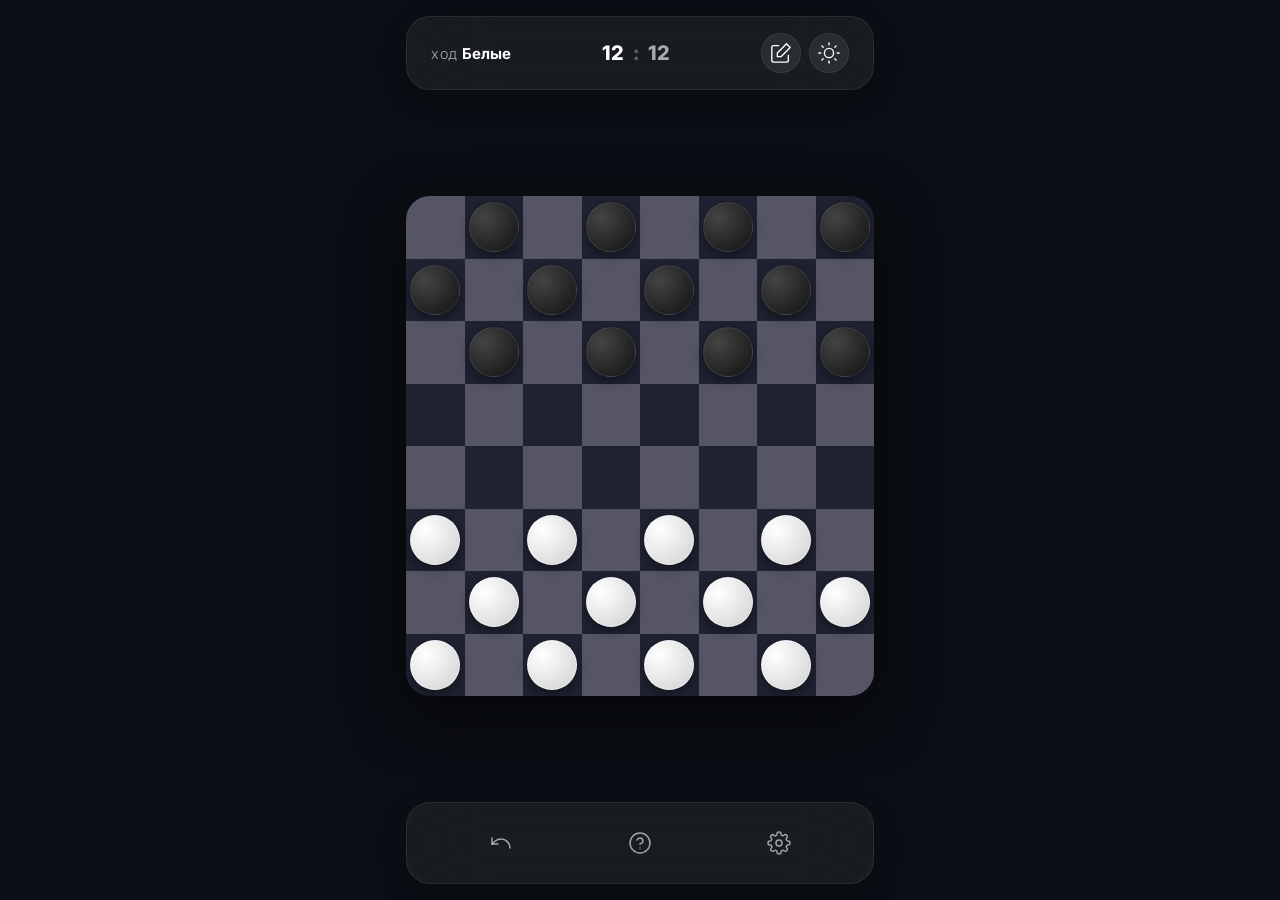
==== index.html @ aa547359 "Create index.html" ====
<!DOCTYPE html>
<html lang="ru" data-theme="dark">
<head>
    <meta charset="UTF-8">
    <meta name="viewport" content="width=device-width, initial-scale=1.0, maximum-scale=1.0, user-scalable=no, viewport-fit=cover">
    <title>Шашки Premium</title>
    <link rel="preconnect" href="https://fonts.googleapis.com">
    <link rel="preconnect" href="https://fonts.gstatic.com" crossorigin>
    <link href="https://fonts.googleapis.com/css2?family=Inter:opsz,wght@14..32,400;14..32,500;14..32,600;14..32,700;14..32,800&display=swap" rel="stylesheet">
    <style>
        /* ============================================
           CSS Variables (Design Tokens)
           ============================================ */
        :root {
            --color-bg-primary: #0B0E14;
            --color-bg-secondary: rgba(255,255,255,0.04);
            --color-bg-glass: rgba(255,255,255,0.06);
            --color-bg-glass-hover: rgba(255,255,255,0.10);
            --color-border-glass: rgba(255,255,255,0.08);
            --color-border-glass-hover: rgba(255,255,255,0.16);
            
            --gradient-gold: linear-gradient(135deg, #F6D365, #FDA085);
            --gradient-platinum: linear-gradient(135deg, #e0e0e0, #ffffff);
            --gradient-dark: linear-gradient(135deg, #1a1a2e, #16213e);
            
            --text-primary: #FFFFFF;
            --text-secondary: rgba(255,255,255,0.6);
            --text-tertiary: rgba(255,255,255,0.3);
            
            --radius-card: 24px;
            --radius-element: 16px;
            --radius-full: 50%;
            
            --spacing-xs: 4px;
            --spacing-sm: 8px;
            --spacing-md: 16px;
            --spacing-lg: 24px;
            --spacing-xl: 32px;
            
            --font-family: 'Inter', -apple-system, BlinkMacSystemFont, 'Segoe UI', Roboto, Helvetica, Arial, sans-serif;
            --font-size-xs: 11px;
            --font-size-sm: 13px;
            --font-size-md: 15px;
            --font-size-lg: 17px;
            --font-size-xl: 20px;
            --font-size-2xl: 24px;
            
            --transition-spring: cubic-bezier(0.34, 1.56, 0.64, 1);
            --transition-smooth: cubic-bezier(0.4, 0, 0.2, 1);
            --duration-fast: 150ms;
            --duration-normal: 300ms;
            --duration-slow: 500ms;
            
            --board-size: min(80vw, 80vh);
            --cell-size: calc(var(--board-size) / 8);
            --piece-size: calc(var(--cell-size) * 0.8);
        }

        /* Светлая тема */
        [data-theme="light"] {
            --color-bg-primary: #F0F2F5;
            --color-bg-glass: rgba(255,255,255,0.4);
            --color-border-glass: rgba(0,0,0,0.08);
            --text-primary: #1A1A2E;
            --text-secondary: rgba(0,0,0,0.6);
            --text-tertiary: rgba(0,0,0,0.3);
            --color-bg-secondary: rgba(0,0,0,0.04);
        }

        /* ============================================
           Reset & Global
           ============================================ */
        * {
            margin: 0;
            padding: 0;
            box-sizing: border-box;
            -webkit-tap-highlight-color: transparent;
        }

        html {
            font-family: var(--font-family);
            background: var(--color-bg-primary);
            color: var(--text-primary);
            -webkit-font-smoothing: antialiased;
            -moz-osx-font-smoothing: grayscale;
            height: 100%;
            overflow: hidden;
        }

        body {
            height: 100%;
            overflow: hidden;
        }

        #app {
            height: 100%;
            display: flex;
            flex-direction: column;
            max-width: 500px;
            margin: 0 auto;
            padding: var(--spacing-md);
            background: var(--color-bg-primary);
            transition: background var(--duration-normal) var(--transition-smooth);
        }

        /* ============================================
           Glass Card
           ============================================ */
        .glass-card {
            background: var(--color-bg-glass);
            backdrop-filter: blur(40px);
            -webkit-backdrop-filter: blur(40px);
            border: 1px solid var(--color-border-glass);
            border-radius: var(--radius-card);
            box-shadow: 0 8px 32px rgba(0,0,0,0.2);
        }

        /* ============================================
           Header
           ============================================ */
        .header {
            display: flex;
            justify-content: space-between;
            align-items: center;
            padding: var(--spacing-md) var(--spacing-lg);
            margin-bottom: var(--spacing-md);
            flex-shrink: 0;
        }

        .header__left {
            display: flex;
            align-items: center;
            gap: var(--spacing-sm);
        }

        .header__turn-label {
            font-size: var(--font-size-xs);
            color: var(--text-secondary);
            text-transform: uppercase;
            letter-spacing: 0.5px;
        }

        .header__turn-player {
            font-size: var(--font-size-md);
            font-weight: 700;
            color: var(--text-primary);
            transition: color var(--duration-normal) var(--transition-smooth);
        }

        .header__center {
            display: flex;
            align-items: center;
        }

        .header__score {
            display: flex;
            align-items: center;
            gap: var(--spacing-sm);
            font-size: var(--font-size-xl);
            font-weight: 800;
        }

        .header__score-item {
            min-width: 24px;
            text-align: center;
        }

        .header__score-item:first-child {
            color: #fff;
        }

        .header__score-item:last-child {
            color: #aaa;
        }

        [data-theme="light"] .header__score-item:first-child {
            color: #1A1A2E;
        }
        [data-theme="light"] .header__score-item:last-child {
            color: #555;
        }

        .header__score-divider {
            color: var(--text-tertiary);
        }

        .header__right {
            display: flex;
            gap: var(--spacing-sm);
        }

        .icon-btn {
            width: 40px;
            height: 40px;
            border: none;
            border-radius: var(--radius-full);
            background: var(--color-bg-glass);
            backdrop-filter: blur(20px);
            -webkit-backdrop-filter: blur(20px);
            color: var(--text-primary);
            cursor: pointer;
            display: flex;
            align-items: center;
            justify-content: center;
            transition: all var(--duration-fast) var(--transition-smooth);
            border: 1px solid var(--color-border-glass);
        }

        .icon-btn:hover {
            background: var(--color-bg-glass-hover);
            transform: scale(1.05);
        }
        .icon-btn:active {
            transform: scale(0.92);
        }

        .icon {
            width: 22px;
            height: 22px;
            stroke: currentColor;
            fill: none;
            flex-shrink: 0;
        }

        /* ============================================
           Game Board
           ============================================ */
        .game-container {
            flex: 1;
            display: flex;
            align-items: center;
            justify-content: center;
            padding: var(--spacing-sm) 0;
        }

        .board-wrapper {
            width: var(--board-size);
            height: var(--board-size);
            border-radius: var(--radius-card);
            overflow: hidden;
            box-shadow: 0 20px 60px rgba(0,0,0,0.6);
            background: #1a1a2e;
            position: relative;
        }

        .board {
            display: grid;
            grid-template-columns: repeat(8, 1fr);
            grid-template-rows: repeat(8, 1fr);
            width: 100%;
            height: 100%;
        }

        .cell {
            width: 100%;
            height: 100%;
            display: flex;
            align-items: center;
            justify-content: center;
            position: relative;
            cursor: pointer;
            transition: background var(--duration-fast) var(--transition-smooth);
        }

        .cell-dark {
            background: rgba(30, 35, 50, 0.9);
        }
        .cell-light {
            background: rgba(220, 220, 230, 0.3);
        }
        [data-theme="light"] .cell-dark {
            background: rgba(40, 45, 60, 0.8);
        }
        [data-theme="light"] .cell-light {
            background: rgba(240, 240, 245, 0.5);
        }

        /* Подсветка возможного хода */
        .cell.hint::after {
            content: '';
            position: absolute;
            width: 30%;
            height: 30%;
            background: var(--gradient-gold);
            border-radius: var(--radius-full);
            opacity: 0.6;
            animation: pulse-hint 1s ease-in-out infinite;
        }

        @keyframes pulse-hint {
            0%, 100% { transform: scale(1); opacity: 0.6; }
            50% { transform: scale(1.2); opacity: 0.9; }
        }

        .cell.last-move {
            background: rgba(253, 160, 133, 0.2);
        }

        /* ============================================
           Pieces
           ============================================ */
        .piece {
            width: var(--piece-size);
            height: var(--piece-size);
            border-radius: var(--radius-full);
            position: relative;
            cursor: pointer;
            transition: transform var(--duration-fast) var(--transition-spring), box-shadow var(--duration-fast) var(--transition-smooth);
            z-index: 2;
            box-shadow: 0 4px 12px rgba(0,0,0,0.4);
        }

        .piece-white {
            background: radial-gradient(circle at 30% 30%, #ffffff, #d0d0d0);
            border: 1px solid rgba(255,255,255,0.5);
        }
        .piece-black {
            background: radial-gradient(circle at 30% 30%, #444, #111);
            border: 1px solid rgba(255,255,255,0.1);
        }
        .piece-white.piece-king::after {
            content: '♛';
            color: #000;
            font-size: calc(var(--piece-size) * 0.5);
            position: absolute;
            top: 50%;
            left: 50%;
            transform: translate(-50%, -50%);
        }
        .piece-black.piece-king::after {
            content: '♛';
            color: #fff;
            font-size: calc(var(--piece-size) * 0.5);
            position: absolute;
            top: 50%;
            left: 50%;
            transform: translate(-50%, -50%);
        }

        .piece.selected {
            box-shadow: 0 0 0 4px #F6D365, 0 8px 24px rgba(253, 160, 133, 0.5);
            transform: scale(1.08);
            z-index: 3;
        }

        .piece.captured {
            animation: capture 0.3s var(--transition-smooth) forwards;
        }

        @keyframes capture {
            0% { transform: scale(1); opacity: 1; }
            100% { transform: scale(0); opacity: 0; }
        }

        /* ============================================
           Bottom Controls
           ============================================ */
        .bottom-controls {
            display: flex;
            justify-content: space-around;
            align-items: center;
            padding: var(--spacing-md) var(--spacing-lg);
            margin-top: var(--spacing-md);
            flex-shrink: 0;
        }

        .ctrl-btn {
            width: 48px;
            height: 48px;
            border: none;
            border-radius: var(--radius-full);
            background: transparent;
            color: var(--text-secondary);
            cursor: pointer;
            display: flex;
            align-items: center;
            justify-content: center;
            transition: all var(--duration-fast) var(--transition-spring);
        }

        .ctrl-btn:hover {
            color: var(--text-primary);
            background: var(--color-bg-glass);
        }
        .ctrl-btn:active {
            transform: scale(0.88);
        }

        .ctrl-btn .icon {
            width: 24px;
            height: 24px;
        }

        /* ============================================
           Responsive
           ============================================ */
        @media (max-width: 430px) {
            #app {
                padding: var(--spacing-sm);
            }
            .header {
                padding: var(--spacing-sm) var(--spacing-md);
            }
            .header__turn-player {
                font-size: var(--font-size-sm);
            }
            .header__score {
                font-size: var(--font-size-lg);
            }
            .bottom-controls {
                padding: var(--spacing-sm) var(--spacing-md);
            }
        }

        @media (max-height: 700px) {
            .header {
                margin-bottom: var(--spacing-sm);
            }
            .bottom-controls {
                margin-top: var(--spacing-sm);
                padding: var(--spacing-sm) var(--spacing-md);
            }
        }

        /* ============================================
           Accessibility
           ============================================ */
        @media (prefers-reduced-motion: reduce) {
            * {
                animation-duration: 0.01ms !important;
                transition-duration: 0.01ms !important;
            }
        }

        :focus-visible {
            outline: 2px solid #F6D365;
            outline-offset: 2px;
        }
    </style>
</head>
<body>
    <div id="app">
        <!-- Верхний хедер -->
        <header class="header glass-card">
            <div class="header__left">
                <div class="header__turn">
                    <span class="header__turn-label">Ход</span>
                    <span class="header__turn-player" id="turn-indicator">Белые</span>
                </div>
            </div>
            <div class="header__center">
                <div class="header__score">
                    <span class="header__score-item" id="white-score">12</span>
                    <span class="header__score-divider">:</span>
                    <span class="header__score-item" id="black-score">12</span>
                </div>
            </div>
            <div class="header__right">
                <button class="icon-btn" id="new-game-btn" aria-label="Новая игра">
                    <svg class="icon" viewBox="0 0 24 24" fill="none" stroke="currentColor" stroke-width="1.5">
                        <path d="M20 14.66V20a2 2 0 0 1-2 2H4a2 2 0 0 1-2-2V6a2 2 0 0 1 2-2h5.34" stroke-linecap="round" stroke-linejoin="round"/>
                        <polygon points="18 2 22 6 12 16 8 16 8 12 18 2" stroke-linecap="round" stroke-linejoin="round"/>
                    </svg>
                </button>
                <button class="icon-btn" id="theme-toggle" aria-label="Переключить тему">
                    <svg class="icon" viewBox="0 0 24 24" fill="none" stroke="currentColor" stroke-width="1.5">
                        <circle cx="12" cy="12" r="5" stroke-linecap="round" stroke-linejoin="round"/>
                        <line x1="12" y1="1" x2="12" y2="3" stroke-linecap="round" stroke-linejoin="round"/>
                        <line x1="12" y1="21" x2="12" y2="23" stroke-linecap="round" stroke-linejoin="round"/>
                        <line x1="4.22" y1="4.22" x2="5.64" y2="5.64" stroke-linecap="round" stroke-linejoin="round"/>
                        <line x1="18.36" y1="18.36" x2="19.78" y2="19.78" stroke-linecap="round" stroke-linejoin="round"/>
                        <line x1="1" y1="12" x2="3" y2="12" stroke-linecap="round" stroke-linejoin="round"/>
                        <line x1="21" y1="12" x2="23" y2="12" stroke-linecap="round" stroke-linejoin="round"/>
                        <line x1="4.22" y1="19.78" x2="5.64" y2="18.36" stroke-linecap="round" stroke-linejoin="round"/>
                        <line x1="18.36" y1="5.64" x2="19.78" y2="4.22" stroke-linecap="round" stroke-linejoin="round"/>
                    </svg>
                </button>
            </div>
        </header>

        <!-- Основное игровое поле -->
        <main class="game-container">
            <div class="board-wrapper">
                <div class="board" id="board"></div>
            </div>
        </main>

        <!-- Нижняя панель управления -->
        <footer class="bottom-controls glass-card">
            <button class="ctrl-btn" id="undo-btn" aria-label="Отменить ход">
                <svg class="icon" viewBox="0 0 24 24" fill="none" stroke="currentColor" stroke-width="1.5">
                    <path d="M3 7v6h6" stroke-linecap="round" stroke-linejoin="round"/>
                    <path d="M21 17a9 9 0 0 0-9-9 9 9 0 0 0-6 2.3L3 13" stroke-linecap="round" stroke-linejoin="round"/>
                </svg>
            </button>
            <button class="ctrl-btn" id="hint-btn" aria-label="Подсказка">
                <svg class="icon" viewBox="0 0 24 24" fill="none" stroke="currentColor" stroke-width="1.5">
                    <circle cx="12" cy="12" r="10" stroke-linecap="round" stroke-linejoin="round"/>
                    <path d="M9.09 9a3 3 0 0 1 5.83 1c0 2-3 3-3 3" stroke-linecap="round" stroke-linejoin="round"/>
                    <line x1="12" y1="17" x2="12.01" y2="17" stroke-linecap="round" stroke-linejoin="round"/>
                </svg>
            </button>
            <button class="ctrl-btn" id="settings-btn" aria-label="Настройки">
                <svg class="icon" viewBox="0 0 24 24" fill="none" stroke="currentColor" stroke-width="1.5">
                    <circle cx="12" cy="12" r="3" stroke-linecap="round" stroke-linejoin="round"/>
                    <path d="M19.4 15a1.65 1.65 0 0 0 .33 1.82l.06.06a2 2 0 1 1-2.83 2.83l-.06-.06a1.65 1.65 0 0 0-1.82-.33 1.65 1.65 0 0 0-1 1.51V21a2 2 0 0 1-4 0v-.09A1.65 1.65 0 0 0 9 19.4a1.65 1.65 0 0 0-1.82.33l-.06.06a2 2 0 1 1-2.83-2.83l.06-.06A1.65 1.65 0 0 0 4.68 15a1.65 1.65 0 0 0-1.51-1H3a2 2 0 0 1 0-4h.09A1.65 1.65 0 0 0 4.6 9a1.65 1.65 0 0 0-.33-1.82l-.06-.06a2 2 0 1 1 2.83-2.83l.06.06A1.65 1.65 0 0 0 9 4.68a1.65 1.65 0 0 0 1-1.51V3a2 2 0 0 1 4 0v.09a1.65 1.65 0 0 0 1 1.51 1.65 1.65 0 0 0 1.82-.33l.06-.06a2 2 0 1 1 2.83 2.83l-.06.06A1.65 1.65 0 0 0 19.4 9a1.65 1.65 0 0 0 1.51 1H21a2 2 0 0 1 0 4h-.09a1.65 1.65 0 0 0-1.51 1z" stroke-linecap="round" stroke-linejoin="round"/>
                </svg>
            </button>
        </footer>
    </div>
    <script>
        // ============================================
        // Шашки Premium - Полная игровая логика
        // ============================================

        (() => {
            'use strict';

            // --- Константы ---
            const BOARD_SIZE = 8;
            const EMPTY = 0;
            const WHITE = 1;
            const BLACK = 2;
            const KING = 4; // битовая маска

            // --- DOM ---
            const boardEl = document.getElementById('board');
            const turnIndicator = document.getElementById('turn-indicator');
            const whiteScoreEl = document.getElementById('white-score');
            const blackScoreEl = document.getElementById('black-score');
            const newGameBtn = document.getElementById('new-game-btn');
            const themeToggle = document.getElementById('theme-toggle');
            const undoBtn = document.getElementById('undo-btn');
            const hintBtn = document.getElementById('hint-btn');

            // --- Состояние ---
            let board = [];
            let currentPlayer = WHITE;
            let selectedCell = null; // { row, col }
            let validMoves = [];
            let moveHistory = [];
            let gameOver = false;

            // --- Инициализация ---
            function initBoard() {
                board = Array.from({ length: BOARD_SIZE }, () => Array(BOARD_SIZE).fill(EMPTY));
                for (let r = 0; r < BOARD_SIZE; r++) {
                    for (let c = 0; c < BOARD_SIZE; c++) {
                        if ((r + c) % 2 === 1) {
                            if (r < 3) board[r][c] = BLACK;
                            else if (r > 4) board[r][c] = WHITE;
                        }
                    }
                }
                currentPlayer = WHITE;
                selectedCell = null;
                validMoves = [];
                moveHistory = [];
                gameOver = false;
                updateUI();
            }

            // --- Проверка, является ли фигура дамкой ---
            function isKing(piece) {
                return (piece & KING) !== 0;
            }

            function getColor(piece) {
                return piece & 3;
            }

            function makeKing(piece) {
                return piece | KING;
            }

            // --- Получение всех фигур текущего игрока ---
            function getPlayerPieces(player) {
                const pieces = [];
                for (let r = 0; r < BOARD_SIZE; r++) {
                    for (let c = 0; c < BOARD_SIZE; c++) {
                        if (board[r][c] !== EMPTY && getColor(board[r][c]) === player) {
                            pieces.push({ row: r, col: c, piece: board[r][c] });
                        }
                    }
                }
                return pieces;
            }

            // --- Проверка, есть ли обязательные взятия для игрока ---
            function hasMandatoryCapture(player) {
                const pieces = getPlayerPieces(player);
                for (let p of pieces) {
                    const moves = getValidMovesForPiece(p.row, p.col, true);
                    if (moves.length > 0 && moves.some(m => m.captured !== null)) {
                        return true;
                    }
                }
                return false;
            }

            // --- Получение допустимых ходов для фигуры (опционально только взятия) ---
            function getValidMovesForPiece(row, col, onlyCapture = false) {
                const piece = board[row][col];
                if (piece === EMPTY) return [];
                const color = getColor(piece);
                const king = isKing(piece);
                const directions = [];
                if (color === WHITE || king) directions.push(-1);
                if (color === BLACK || king) directions.push(1);
                const moves = [];

                // Проверяем взятия (прыжки)
                for (let dRow of directions) {
                    for (let dCol of [-1, 1]) {
                        const newRow = row + dRow;
                        const newCol = col + dCol;
                        const jumpRow = row + 2 * dRow;
                        const jumpCol = col + 2 * dCol;
                        if (jumpRow < 0 || jumpRow >= BOARD_SIZE || jumpCol < 0 || jumpCol >= BOARD_SIZE) continue;
                        const target = board[newRow][newCol];
                        if (target !== EMPTY && getColor(target) !== color) {
                            if (board[jumpRow][jumpCol] === EMPTY) {
                                moves.push({ row: jumpRow, col: jumpCol, captured: { row: newRow, col: newCol } });
                            }
                        }
                    }
                }

                if (moves.length > 0) return moves;
                if (onlyCapture) return [];

                // Обычные ходы
                for (let dRow of directions) {
                    for (let dCol of [-1, 1]) {
                        const newRow = row + dRow;
                        const newCol = col + dCol;
                        if (newRow < 0 || newRow >= BOARD_SIZE || newCol < 0 || newCol >= BOARD_SIZE) continue;
                        if (board[newRow][newCol] === EMPTY) {
                            moves.push({ row: newRow, col: newCol, captured: null });
                        }
                    }
                }
                return moves;
            }

            // --- Получение всех допустимых ходов для игрока ---
            function getAllValidMoves(player) {
                const pieces = getPlayerPieces(player);
                let allMoves = [];
                let hasCapture = false;
                for (let p of pieces) {
                    const moves = getValidMovesForPiece(p.row, p.col, false);
                    for (let m of moves) {
                        if (m.captured !== null) hasCapture = true;
                        allMoves.push({ fromRow: p.row, fromCol: p.col, ...m });
                    }
                }
                if (hasCapture) {
                    allMoves = allMoves.filter(m => m.captured !== null);
                }
                return allMoves;
            }

            // --- Выполнение хода ---
            function makeMove(fromRow, fromCol, toRow, toCol, captured) {
                const piece = board[fromRow][fromCol];
                moveHistory.push({
                    fromRow, fromCol, toRow, toCol,
                    piece: piece,
                    captured: captured ? board[captured.row][captured.col] : null,
                    capturedPos: captured ? { row: captured.row, col: captured.col } : null,
                    wasKing: isKing(piece)
                });

                board[toRow][toCol] = piece;
                board[fromRow][fromCol] = EMPTY;

                if (captured) {
                    board[captured.row][captured.col] = EMPTY;
                    updateScore();
                }

                if (getColor(piece) === WHITE && toRow === 0) {
                    board[toRow][toCol] = makeKing(piece);
                } else if (getColor(piece) === BLACK && toRow === BOARD_SIZE - 1) {
                    board[toRow][toCol] = makeKing(piece);
                }

                const newPiece = board[toRow][toCol];
                const extraMoves = getValidMovesForPiece(toRow, toCol, true);
                if (extraMoves.length > 0) {
                    return { chain: true, row: toRow, col: toCol };
                }

                currentPlayer = (currentPlayer === WHITE) ? BLACK : WHITE;
                checkGameOver();
                return { chain: false };
            }

            // --- Проверка окончания игры ---
            function checkGameOver() {
                const moves = getAllValidMoves(currentPlayer);
                if (moves.length === 0) {
                    gameOver = true;
                    const winner = (currentPlayer === WHITE) ? 'Чёрные' : 'Белые';
                    setTimeout(() => {
                        alert(`🏆 Победили ${winner}!`);
                    }, 100);
                }
            }

            // --- Обновление счёта ---
            function updateScore() {
                let white = 0, black = 0;
                for (let r = 0; r < BOARD_SIZE; r++) {
                    for (let c = 0; c < BOARD_SIZE; c++) {
                        const p = board[r][c];
                        if (p !== EMPTY) {
                            if (getColor(p) === WHITE) white++;
                            else black++;
                        }
                    }
                }
                whiteScoreEl.textContent = white;
                blackScoreEl.textContent = black;
            }

            // --- Обновление UI ---
            function updateUI() {
                renderBoard();
                turnIndicator.textContent = currentPlayer === WHITE ? 'Белые' : 'Чёрные';
                turnIndicator.style.color = currentPlayer === WHITE ? '#fff' : '#aaa';
                updateScore();
                clearHighlights();
                if (selectedCell) {
                    const idx = selectedCell.row * BOARD_SIZE + selectedCell.col;
                    const cellEl = boardEl.children[idx];
                    if (cellEl) {
                        const pieceEl = cellEl.querySelector('.piece');
                        if (pieceEl) pieceEl.classList.add('selected');
                    }
                    for (let m of validMoves) {
                        const idx2 = m.row * BOARD_SIZE + m.col;
                        const cellEl2 = boardEl.children[idx2];
                        if (cellEl2) cellEl2.classList.add('hint');
                    }
                }
            }

            function clearHighlights() {
                document.querySelectorAll('.cell.hint').forEach(el => el.classList.remove('hint'));
                document.querySelectorAll('.piece.selected').forEach(el => el.classList.remove('selected'));
                document.querySelectorAll('.cell.last-move').forEach(el => el.classList.remove('last-move'));
            }

            // --- Отрисовка доски ---
            function renderBoard() {
                boardEl.innerHTML = '';
                for (let r = 0; r < BOARD_SIZE; r++) {
                    for (let c = 0; c < BOARD_SIZE; c++) {
                        const cell = document.createElement('div');
                        cell.className = `cell ${(r + c) % 2 === 0 ? 'cell-light' : 'cell-dark'}`;
                        cell.dataset.row = r;
                        cell.dataset.col = c;
                        const piece = board[r][c];
                        if (piece !== EMPTY) {
                            const pieceEl = document.createElement('div');
                            const color = getColor(piece);
                            pieceEl.className = `piece ${color === WHITE ? 'piece-white' : 'piece-black'}`;
                            if (isKing(piece)) pieceEl.classList.add('piece-king');
                            cell.appendChild(pieceEl);
                        }
                        boardEl.appendChild(cell);
                    }
                }
                if (selectedCell) {
                    const idx = selectedCell.row * BOARD_SIZE + selectedCell.col;
                    const cellEl = boardEl.children[idx];
                    if (cellEl) {
                        const pieceEl = cellEl.querySelector('.piece');
                        if (pieceEl) pieceEl.classList.add('selected');
                    }
                    for (let m of validMoves) {
                        const idx2 = m.row * BOARD_SIZE + m.col;
                        const cellEl2 = boardEl.children[idx2];
                        if (cellEl2) cellEl2.classList.add('hint');
                    }
                }
            }

            // --- Обработка клика по клетке ---
            function handleCellClick(e) {
                const cell = e.currentTarget;
                const row = parseInt(cell.dataset.row);
                const col = parseInt(cell.dataset.col);
                if (gameOver) return;

                const piece = board[row][col];

                if (piece === EMPTY) {
                    if (selectedCell) {
                        const move = validMoves.find(m => m.row === row && m.col === col);
                        if (move) {
                            const result = makeMove(selectedCell.row, selectedCell.col, row, col, move.captured);
                            selectedCell = null;
                            validMoves = [];
                            updateUI();
                            if (result.chain) {
                                selectedCell = { row: result.row, col: result.col };
                                validMoves = getValidMovesForPiece(result.row, result.col, true);
                                updateUI();
                            }
                            return;
                        }
                    }
                    selectedCell = null;
                    validMoves = [];
                    updateUI();
                    return;
                }

                const color = getColor(piece);
                if (color === currentPlayer) {
                    const mandatory = hasMandatoryCapture(currentPlayer);
                    const moves = getValidMovesForPiece(row, col, mandatory);
                    if (mandatory && moves.length === 0) {
                        selectedCell = null;
                        validMoves = [];
                        updateUI();
                        return;
                    }
                    selectedCell = { row, col };
                    validMoves = moves;
                    updateUI();
                } else {
                    selectedCell = null;
                    validMoves = [];
                    updateUI();
                }
            }

            // --- Новая игра ---
            function newGame() {
                initBoard();
                selectedCell = null;
                validMoves = [];
                gameOver = false;
                updateUI();
                clearHighlights();
            }

            // --- Отмена хода ---
            function undoMove() {
                if (moveHistory.length === 0) return;
                const last = moveHistory.pop();
                board[last.fromRow][last.fromCol] = last.piece;
                board[last.toRow][last.toCol] = EMPTY;
                if (last.capturedPos) {
                    board[last.capturedPos.row][last.capturedPos.col] = last.captured;
                }
                if (last.wasKing) {
                    board[last.fromRow][last.fromCol] = makeKing(last.piece);
                }
                currentPlayer = (currentPlayer === WHITE) ? BLACK : WHITE;
                selectedCell = null;
                validMoves = [];
                gameOver = false;
                updateUI();
            }

            // --- Подсказка ---
            function showHint() {
                const moves = getAllValidMoves(currentPlayer);
                if (moves.length === 0) return;
                const first = moves[0];
                selectedCell = { row: first.fromRow, col: first.fromCol };
                validMoves = getValidMovesForPiece(first.fromRow, first.fromCol, false);
                validMoves = validMoves.filter(m => 
                    moves.some(mm => mm.fromRow === first.fromRow && mm.fromCol === first.fromCol && mm.row === m.row && mm.col === m.col)
                );
                updateUI();
            }

            // --- Переключение темы ---
            function toggleTheme() {
                const html = document.documentElement;
                const current = html.getAttribute('data-theme');
                html.setAttribute('data-theme', current === 'dark' ? 'light' : 'dark');
            }

            // --- Инициализация событий ---
            function init() {
                initBoard();
                boardEl.addEventListener('click', (e) => {
                    const cell = e.target.closest('.cell');
                    if (cell) handleCellClick({ currentTarget: cell });
                });

                newGameBtn.addEventListener('click', newGame);
                themeToggle.addEventListener('click', toggleTheme);
                undoBtn.addEventListener('click', undoMove);
                hintBtn.addEventListener('click', showHint);

                window.addEventListener('resize', () => {
                    const root = document.documentElement;
                    const size = Math.min(window.innerWidth * 0.85, window.innerHeight * 0.65, 500);
                    root.style.setProperty('--board-size', size + 'px');
                });
                setTimeout(() => {
                    const size = Math.min(window.innerWidth * 0.85, window.innerHeight * 0.65, 500);
                    document.documentElement.style.setProperty('--board-size', size + 'px');
                }, 50);
            }

            if (document.readyState === 'loading') {
                document.addEventListener('DOMContentLoaded', init);
            } else {
                init();
            }
        })();
    </script>
</body>
</html>
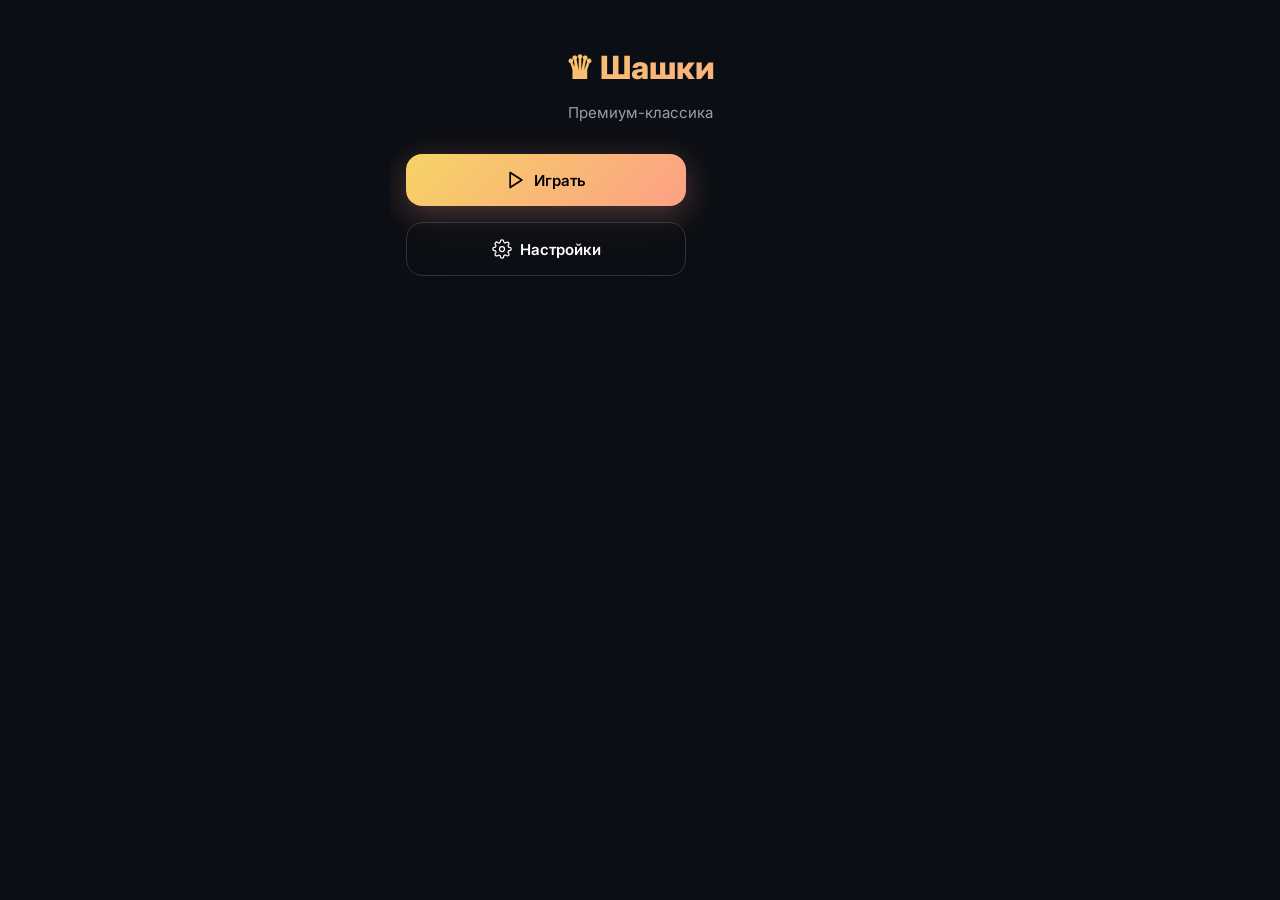
==== commit d16ac295: "Update index.html" ====
--- a/index.html
+++ b/index.html
@@ -44,6 +44,7 @@
             --font-size-lg: 17px;
             --font-size-xl: 20px;
             --font-size-2xl: 24px;
+            --font-size-3xl: 32px;
             
             --transition-spring: cubic-bezier(0.34, 1.56, 0.64, 1);
             --transition-smooth: cubic-bezier(0.4, 0, 0.2, 1);
@@ -51,7 +52,7 @@
             --duration-normal: 300ms;
             --duration-slow: 500ms;
             
-            --board-size: min(80vw, 80vh);
+            --board-size: min(70vw, 70vh);
             --cell-size: calc(var(--board-size) / 8);
             --piece-size: calc(var(--cell-size) * 0.8);
         }
@@ -101,6 +102,8 @@
             padding: var(--spacing-md);
             background: var(--color-bg-primary);
             transition: background var(--duration-normal) var(--transition-smooth);
+            position: relative;
+            overflow: hidden;
         }
 
         /* ============================================
@@ -116,9 +119,120 @@
         }
 
         /* ============================================
-           Header
+           Screens (Menu / Game)
            ============================================ */
-        .header {
+        .screen {
+            display: none;
+            flex-direction: column;
+            height: 100%;
+            animation: fadeSlideIn 0.4s var(--transition-spring);
+        }
+        .screen.active {
+            display: flex;
+        }
+
+        @keyframes fadeSlideIn {
+            from { opacity: 0; transform: translateY(20px); }
+            to { opacity: 1; transform: translateY(0); }
+        }
+
+        /* ============================================
+           Main Menu
+           ============================================ */
+        .menu-screen {
+            justify-content: center;
+            align-items: center;
+            gap: var(--spacing-xl);
+            padding: var(--spacing-xl) 0;
+        }
+
+        .menu__title {
+            font-size: var(--font-size-3xl);
+            font-weight: 800;
+            background: var(--gradient-gold);
+            -webkit-background-clip: text;
+            -webkit-text-fill-color: transparent;
+            background-clip: text;
+            text-align: center;
+            margin-bottom: var(--spacing-md);
+        }
+
+        .menu__subtitle {
+            color: var(--text-secondary);
+            font-size: var(--font-size-md);
+            text-align: center;
+            margin-bottom: var(--spacing-xl);
+        }
+
+        .menu__buttons {
+            display: flex;
+            flex-direction: column;
+            gap: var(--spacing-md);
+            width: 100%;
+            max-width: 280px;
+        }
+
+        .btn {
+            display: inline-flex;
+            align-items: center;
+            justify-content: center;
+            gap: var(--spacing-sm);
+            padding: 16px 32px;
+            border: none;
+            border-radius: var(--radius-element);
+            font-family: var(--font-family);
+            font-size: var(--font-size-md);
+            font-weight: 600;
+            cursor: pointer;
+            transition: all var(--duration-normal) var(--transition-spring);
+            position: relative;
+            overflow: hidden;
+            background: var(--color-bg-glass);
+            color: var(--text-primary);
+            border: 1px solid var(--color-border-glass);
+            backdrop-filter: blur(20px);
+            -webkit-backdrop-filter: blur(20px);
+            width: 100%;
+        }
+
+        .btn:hover {
+            background: var(--color-bg-glass-hover);
+            transform: translateY(-2px);
+        }
+        .btn:active {
+            transform: scale(0.96);
+        }
+
+        .btn--primary {
+            background: var(--gradient-gold);
+            color: #000;
+            border: none;
+            box-shadow: 0 8px 32px rgba(253, 160, 133, 0.3);
+        }
+        .btn--primary:hover {
+            box-shadow: 0 12px 48px rgba(253, 160, 133, 0.4);
+        }
+
+        .btn--secondary {
+            background: transparent;
+            border-color: var(--color-border-glass-hover);
+        }
+
+        .btn__icon {
+            width: 20px;
+            height: 20px;
+            stroke: currentColor;
+            fill: none;
+        }
+
+        /* ============================================
+           Game Screen
+           ============================================ */
+        .game-screen {
+            padding: 0;
+        }
+
+        .game-header {
             display: flex;
             justify-content: space-between;
             align-items: center;
@@ -127,32 +241,27 @@
             flex-shrink: 0;
         }
 
-        .header__left {
+        .game-header__left {
             display: flex;
             align-items: center;
             gap: var(--spacing-sm);
         }
 
-        .header__turn-label {
+        .game-header__turn-label {
             font-size: var(--font-size-xs);
             color: var(--text-secondary);
             text-transform: uppercase;
             letter-spacing: 0.5px;
         }
 
-        .header__turn-player {
+        .game-header__turn-player {
             font-size: var(--font-size-md);
             font-weight: 700;
             color: var(--text-primary);
             transition: color var(--duration-normal) var(--transition-smooth);
         }
 
-        .header__center {
-            display: flex;
-            align-items: center;
-        }
-
-        .header__score {
+        .game-header__score {
             display: flex;
             align-items: center;
             gap: var(--spacing-sm);
@@ -160,31 +269,17 @@
             font-weight: 800;
         }
 
-        .header__score-item {
+        .game-header__score-item {
             min-width: 24px;
             text-align: center;
         }
-
-        .header__score-item:first-child {
-            color: #fff;
-        }
-
-        .header__score-item:last-child {
-            color: #aaa;
-        }
-
-        [data-theme="light"] .header__score-item:first-child {
-            color: #1A1A2E;
-        }
-        [data-theme="light"] .header__score-item:last-child {
-            color: #555;
-        }
-
-        .header__score-divider {
-            color: var(--text-tertiary);
-        }
-
-        .header__right {
+        .game-header__score-item:first-child { color: #fff; }
+        .game-header__score-item:last-child { color: #aaa; }
+        [data-theme="light"] .game-header__score-item:first-child { color: #1A1A2E; }
+        [data-theme="light"] .game-header__score-item:last-child { color: #555; }
+        .game-header__score-divider { color: var(--text-tertiary); }
+
+        .game-header__right {
             display: flex;
             gap: var(--spacing-sm);
         }
@@ -205,7 +300,6 @@
             transition: all var(--duration-fast) var(--transition-smooth);
             border: 1px solid var(--color-border-glass);
         }
-
         .icon-btn:hover {
             background: var(--color-bg-glass-hover);
             transform: scale(1.05);
@@ -222,9 +316,7 @@
             flex-shrink: 0;
         }
 
-        /* ============================================
-           Game Board
-           ============================================ */
+        /* Game Board */
         .game-container {
             flex: 1;
             display: flex;
@@ -262,20 +354,11 @@
             transition: background var(--duration-fast) var(--transition-smooth);
         }
 
-        .cell-dark {
-            background: rgba(30, 35, 50, 0.9);
-        }
-        .cell-light {
-            background: rgba(220, 220, 230, 0.3);
-        }
-        [data-theme="light"] .cell-dark {
-            background: rgba(40, 45, 60, 0.8);
-        }
-        [data-theme="light"] .cell-light {
-            background: rgba(240, 240, 245, 0.5);
-        }
-
-        /* Подсветка возможного хода */
+        .cell-dark { background: rgba(30, 35, 50, 0.9); }
+        .cell-light { background: rgba(220, 220, 230, 0.3); }
+        [data-theme="light"] .cell-dark { background: rgba(40, 45, 60, 0.8); }
+        [data-theme="light"] .cell-light { background: rgba(240, 240, 245, 0.5); }
+
         .cell.hint::after {
             content: '';
             position: absolute;
@@ -292,13 +375,9 @@
             50% { transform: scale(1.2); opacity: 0.9; }
         }
 
-        .cell.last-move {
-            background: rgba(253, 160, 133, 0.2);
-        }
-
-        /* ============================================
-           Pieces
-           ============================================ */
+        .cell.last-move { background: rgba(253, 160, 133, 0.2); }
+
+        /* Pieces */
         .piece {
             width: var(--piece-size);
             height: var(--piece-size);
@@ -318,24 +397,17 @@
             background: radial-gradient(circle at 30% 30%, #444, #111);
             border: 1px solid rgba(255,255,255,0.1);
         }
-        .piece-white.piece-king::after {
+        .piece-white.piece-king::after,
+        .piece-black.piece-king::after {
             content: '♛';
-            color: #000;
             font-size: calc(var(--piece-size) * 0.5);
             position: absolute;
             top: 50%;
             left: 50%;
             transform: translate(-50%, -50%);
         }
-        .piece-black.piece-king::after {
-            content: '♛';
-            color: #fff;
-            font-size: calc(var(--piece-size) * 0.5);
-            position: absolute;
-            top: 50%;
-            left: 50%;
-            transform: translate(-50%, -50%);
-        }
+        .piece-white.piece-king::after { color: #000; }
+        .piece-black.piece-king::after { color: #fff; }
 
         .piece.selected {
             box-shadow: 0 0 0 4px #F6D365, 0 8px 24px rgba(253, 160, 133, 0.5);
@@ -346,15 +418,12 @@
         .piece.captured {
             animation: capture 0.3s var(--transition-smooth) forwards;
         }
-
         @keyframes capture {
             0% { transform: scale(1); opacity: 1; }
             100% { transform: scale(0); opacity: 0; }
         }
 
-        /* ============================================
-           Bottom Controls
-           ============================================ */
+        /* Bottom Controls */
         .bottom-controls {
             display: flex;
             justify-content: space-around;
@@ -377,59 +446,55 @@
             justify-content: center;
             transition: all var(--duration-fast) var(--transition-spring);
         }
-
         .ctrl-btn:hover {
             color: var(--text-primary);
             background: var(--color-bg-glass);
         }
-        .ctrl-btn:active {
-            transform: scale(0.88);
-        }
-
-        .ctrl-btn .icon {
-            width: 24px;
-            height: 24px;
+        .ctrl-btn:active { transform: scale(0.88); }
+        .ctrl-btn .icon { width: 24px; height: 24px; }
+
+        /* ============================================
+           Mode Selection (sub-menu)
+           ============================================ */
+        .mode-selection {
+            display: none;
+            flex-direction: column;
+            align-items: center;
+            gap: var(--spacing-md);
+            width: 100%;
+            max-width: 280px;
+            margin: 0 auto;
+        }
+        .mode-selection.active {
+            display: flex;
+        }
+
+        .mode-selection__title {
+            font-size: var(--font-size-lg);
+            font-weight: 700;
+            color: var(--text-primary);
+            margin-bottom: var(--spacing-sm);
         }
 
         /* ============================================
            Responsive
            ============================================ */
         @media (max-width: 430px) {
-            #app {
-                padding: var(--spacing-sm);
-            }
-            .header {
-                padding: var(--spacing-sm) var(--spacing-md);
-            }
-            .header__turn-player {
-                font-size: var(--font-size-sm);
-            }
-            .header__score {
-                font-size: var(--font-size-lg);
-            }
-            .bottom-controls {
-                padding: var(--spacing-sm) var(--spacing-md);
-            }
+            #app { padding: var(--spacing-sm); }
+            .game-header { padding: var(--spacing-sm) var(--spacing-md); }
+            .game-header__turn-player { font-size: var(--font-size-sm); }
+            .game-header__score { font-size: var(--font-size-lg); }
+            .bottom-controls { padding: var(--spacing-sm) var(--spacing-md); }
+            .menu__title { font-size: 28px; }
         }
 
         @media (max-height: 700px) {
-            .header {
-                margin-bottom: var(--spacing-sm);
-            }
-            .bottom-controls {
-                margin-top: var(--spacing-sm);
-                padding: var(--spacing-sm) var(--spacing-md);
-            }
-        }
-
-        /* ============================================
-           Accessibility
-           ============================================ */
+            .game-header { margin-bottom: var(--spacing-sm); }
+            .bottom-controls { margin-top: var(--spacing-sm); }
+        }
+
         @media (prefers-reduced-motion: reduce) {
-            * {
-                animation-duration: 0.01ms !important;
-                transition-duration: 0.01ms !important;
-            }
+            * { animation-duration: 0.01ms !important; transition-duration: 0.01ms !important; }
         }
 
         :focus-visible {
@@ -440,77 +505,116 @@
 </head>
 <body>
     <div id="app">
-        <!-- Верхний хедер -->
-        <header class="header glass-card">
-            <div class="header__left">
-                <div class="header__turn">
-                    <span class="header__turn-label">Ход</span>
-                    <span class="header__turn-player" id="turn-indicator">Белые</span>
+        <!-- ========== ЭКРАН МЕНЮ ========== -->
+        <div class="screen active" id="menu-screen">
+            <div class="menu-screen">
+                <div>
+                    <div class="menu__title">♛ Шашки</div>
+                    <div class="menu__subtitle">Премиум-классика</div>
+                </div>
+                <div class="menu__buttons" id="menu-buttons">
+                    <button class="btn btn--primary" id="play-btn">
+                        <svg class="btn__icon" viewBox="0 0 24 24" fill="none" stroke="currentColor" stroke-width="2">
+                            <polygon points="5 3 19 12 5 21 5 3" stroke-linecap="round" stroke-linejoin="round"/>
+                        </svg>
+                        Играть
+                    </button>
+                    <button class="btn btn--secondary" id="settings-btn">
+                        <svg class="btn__icon" viewBox="0 0 24 24" fill="none" stroke="currentColor" stroke-width="1.5">
+                            <circle cx="12" cy="12" r="3"/>
+                            <path d="M19.4 15a1.65 1.65 0 0 0 .33 1.82l.06.06a2 2 0 1 1-2.83 2.83l-.06-.06a1.65 1.65 0 0 0-1.82-.33 1.65 1.65 0 0 0-1 1.51V21a2 2 0 0 1-4 0v-.09A1.65 1.65 0 0 0 9 19.4a1.65 1.65 0 0 0-1.82.33l-.06.06a2 2 0 1 1-2.83-2.83l.06-.06A1.65 1.65 0 0 0 4.68 15a1.65 1.65 0 0 0-1.51-1H3a2 2 0 0 1 0-4h.09A1.65 1.65 0 0 0 4.6 9a1.65 1.65 0 0 0-.33-1.82l-.06-.06a2 2 0 1 1 2.83-2.83l.06.06A1.65 1.65 0 0 0 9 4.68a1.65 1.65 0 0 0 1-1.51V3a2 2 0 0 1 4 0v.09a1.65 1.65 0 0 0 1 1.51 1.65 1.65 0 0 0 1.82-.33l.06-.06a2 2 0 1 1 2.83 2.83l-.06.06A1.65 1.65 0 0 0 19.4 9a1.65 1.65 0 0 0 1.51 1H21a2 2 0 0 1 0 4h-.09a1.65 1.65 0 0 0-1.51 1z"/>
+                        </svg>
+                        Настройки
+                    </button>
+                </div>
+                <!-- Подменю выбора режима -->
+                <div class="mode-selection" id="mode-selection">
+                    <div class="mode-selection__title">Выберите режим</div>
+                    <button class="btn btn--primary" id="vs-bot-btn">🤖 Против компьютера</button>
+                    <button class="btn btn--secondary" id="vs-friend-btn">👥 Против друга</button>
+                    <button class="btn" id="back-to-menu-btn" style="margin-top: var(--spacing-sm);">← Назад</button>
                 </div>
             </div>
-            <div class="header__center">
-                <div class="header__score">
-                    <span class="header__score-item" id="white-score">12</span>
-                    <span class="header__score-divider">:</span>
-                    <span class="header__score-item" id="black-score">12</span>
+        </div>
+
+        <!-- ========== ЭКРАН ИГРЫ ========== -->
+        <div class="screen game-screen" id="game-screen">
+            <!-- Верхний хедер -->
+            <header class="game-header glass-card">
+                <div class="game-header__left">
+                    <button class="icon-btn" id="back-to-menu-from-game" aria-label="Назад в меню">
+                        <svg class="icon" viewBox="0 0 24 24" fill="none" stroke="currentColor" stroke-width="2">
+                            <polyline points="15 18 9 12 15 6" stroke-linecap="round" stroke-linejoin="round"/>
+                        </svg>
+                    </button>
+                    <div class="game-header__turn">
+                        <span class="game-header__turn-label">Ход</span>
+                        <span class="game-header__turn-player" id="turn-indicator">Белые</span>
+                    </div>
                 </div>
-            </div>
-            <div class="header__right">
-                <button class="icon-btn" id="new-game-btn" aria-label="Новая игра">
+                <div class="game-header__score">
+                    <span class="game-header__score-item" id="white-score">12</span>
+                    <span class="game-header__score-divider">:</span>
+                    <span class="game-header__score-item" id="black-score">12</span>
+                </div>
+                <div class="game-header__right">
+                    <button class="icon-btn" id="new-game-btn" aria-label="Новая игра">
+                        <svg class="icon" viewBox="0 0 24 24" fill="none" stroke="currentColor" stroke-width="1.5">
+                            <path d="M20 14.66V20a2 2 0 0 1-2 2H4a2 2 0 0 1-2-2V6a2 2 0 0 1 2-2h5.34" stroke-linecap="round" stroke-linejoin="round"/>
+                            <polygon points="18 2 22 6 12 16 8 16 8 12 18 2" stroke-linecap="round" stroke-linejoin="round"/>
+                        </svg>
+                    </button>
+                    <button class="icon-btn" id="theme-toggle" aria-label="Переключить тему">
+                        <svg class="icon" viewBox="0 0 24 24" fill="none" stroke="currentColor" stroke-width="1.5">
+                            <circle cx="12" cy="12" r="5"/>
+                            <line x1="12" y1="1" x2="12" y2="3"/>
+                            <line x1="12" y1="21" x2="12" y2="23"/>
+                            <line x1="4.22" y1="4.22" x2="5.64" y2="5.64"/>
+                            <line x1="18.36" y1="18.36" x2="19.78" y2="19.78"/>
+                            <line x1="1" y1="12" x2="3" y2="12"/>
+                            <line x1="21" y1="12" x2="23" y2="12"/>
+                            <line x1="4.22" y1="19.78" x2="5.64" y2="18.36"/>
+                            <line x1="18.36" y1="5.64" x2="19.78" y2="4.22"/>
+                        </svg>
+                    </button>
+                </div>
+            </header>
+
+            <!-- Игровое поле -->
+            <main class="game-container">
+                <div class="board-wrapper">
+                    <div class="board" id="board"></div>
+                </div>
+            </main>
+
+            <!-- Нижняя панель -->
+            <footer class="bottom-controls glass-card">
+                <button class="ctrl-btn" id="undo-btn" aria-label="Отменить ход">
                     <svg class="icon" viewBox="0 0 24 24" fill="none" stroke="currentColor" stroke-width="1.5">
-                        <path d="M20 14.66V20a2 2 0 0 1-2 2H4a2 2 0 0 1-2-2V6a2 2 0 0 1 2-2h5.34" stroke-linecap="round" stroke-linejoin="round"/>
-                        <polygon points="18 2 22 6 12 16 8 16 8 12 18 2" stroke-linecap="round" stroke-linejoin="round"/>
+                        <path d="M3 7v6h6" stroke-linecap="round" stroke-linejoin="round"/>
+                        <path d="M21 17a9 9 0 0 0-9-9 9 9 0 0 0-6 2.3L3 13" stroke-linecap="round" stroke-linejoin="round"/>
                     </svg>
                 </button>
-                <button class="icon-btn" id="theme-toggle" aria-label="Переключить тему">
+                <button class="ctrl-btn" id="hint-btn" aria-label="Подсказка">
                     <svg class="icon" viewBox="0 0 24 24" fill="none" stroke="currentColor" stroke-width="1.5">
-                        <circle cx="12" cy="12" r="5" stroke-linecap="round" stroke-linejoin="round"/>
-                        <line x1="12" y1="1" x2="12" y2="3" stroke-linecap="round" stroke-linejoin="round"/>
-                        <line x1="12" y1="21" x2="12" y2="23" stroke-linecap="round" stroke-linejoin="round"/>
-                        <line x1="4.22" y1="4.22" x2="5.64" y2="5.64" stroke-linecap="round" stroke-linejoin="round"/>
-                        <line x1="18.36" y1="18.36" x2="19.78" y2="19.78" stroke-linecap="round" stroke-linejoin="round"/>
-                        <line x1="1" y1="12" x2="3" y2="12" stroke-linecap="round" stroke-linejoin="round"/>
-                        <line x1="21" y1="12" x2="23" y2="12" stroke-linecap="round" stroke-linejoin="round"/>
-                        <line x1="4.22" y1="19.78" x2="5.64" y2="18.36" stroke-linecap="round" stroke-linejoin="round"/>
-                        <line x1="18.36" y1="5.64" x2="19.78" y2="4.22" stroke-linecap="round" stroke-linejoin="round"/>
+                        <circle cx="12" cy="12" r="10"/>
+                        <path d="M9.09 9a3 3 0 0 1 5.83 1c0 2-3 3-3 3"/>
+                        <line x1="12" y1="17" x2="12.01" y2="17"/>
                     </svg>
                 </button>
-            </div>
-        </header>
-
-        <!-- Основное игровое поле -->
-        <main class="game-container">
-            <div class="board-wrapper">
-                <div class="board" id="board"></div>
-            </div>
-        </main>
-
-        <!-- Нижняя панель управления -->
-        <footer class="bottom-controls glass-card">
-            <button class="ctrl-btn" id="undo-btn" aria-label="Отменить ход">
-                <svg class="icon" viewBox="0 0 24 24" fill="none" stroke="currentColor" stroke-width="1.5">
-                    <path d="M3 7v6h6" stroke-linecap="round" stroke-linejoin="round"/>
-                    <path d="M21 17a9 9 0 0 0-9-9 9 9 0 0 0-6 2.3L3 13" stroke-linecap="round" stroke-linejoin="round"/>
-                </svg>
-            </button>
-            <button class="ctrl-btn" id="hint-btn" aria-label="Подсказка">
-                <svg class="icon" viewBox="0 0 24 24" fill="none" stroke="currentColor" stroke-width="1.5">
-                    <circle cx="12" cy="12" r="10" stroke-linecap="round" stroke-linejoin="round"/>
-                    <path d="M9.09 9a3 3 0 0 1 5.83 1c0 2-3 3-3 3" stroke-linecap="round" stroke-linejoin="round"/>
-                    <line x1="12" y1="17" x2="12.01" y2="17" stroke-linecap="round" stroke-linejoin="round"/>
-                </svg>
-            </button>
-            <button class="ctrl-btn" id="settings-btn" aria-label="Настройки">
-                <svg class="icon" viewBox="0 0 24 24" fill="none" stroke="currentColor" stroke-width="1.5">
-                    <circle cx="12" cy="12" r="3" stroke-linecap="round" stroke-linejoin="round"/>
-                    <path d="M19.4 15a1.65 1.65 0 0 0 .33 1.82l.06.06a2 2 0 1 1-2.83 2.83l-.06-.06a1.65 1.65 0 0 0-1.82-.33 1.65 1.65 0 0 0-1 1.51V21a2 2 0 0 1-4 0v-.09A1.65 1.65 0 0 0 9 19.4a1.65 1.65 0 0 0-1.82.33l-.06.06a2 2 0 1 1-2.83-2.83l.06-.06A1.65 1.65 0 0 0 4.68 15a1.65 1.65 0 0 0-1.51-1H3a2 2 0 0 1 0-4h.09A1.65 1.65 0 0 0 4.6 9a1.65 1.65 0 0 0-.33-1.82l-.06-.06a2 2 0 1 1 2.83-2.83l.06.06A1.65 1.65 0 0 0 9 4.68a1.65 1.65 0 0 0 1-1.51V3a2 2 0 0 1 4 0v.09a1.65 1.65 0 0 0 1 1.51 1.65 1.65 0 0 0 1.82-.33l.06-.06a2 2 0 1 1 2.83 2.83l-.06.06A1.65 1.65 0 0 0 19.4 9a1.65 1.65 0 0 0 1.51 1H21a2 2 0 0 1 0 4h-.09a1.65 1.65 0 0 0-1.51 1z" stroke-linecap="round" stroke-linejoin="round"/>
-                </svg>
-            </button>
-        </footer>
+                <button class="ctrl-btn" id="settings-game-btn" aria-label="Настройки">
+                    <svg class="icon" viewBox="0 0 24 24" fill="none" stroke="currentColor" stroke-width="1.5">
+                        <circle cx="12" cy="12" r="3"/>
+                        <path d="M19.4 15a1.65 1.65 0 0 0 .33 1.82l.06.06a2 2 0 1 1-2.83 2.83l-.06-.06a1.65 1.65 0 0 0-1.82-.33 1.65 1.65 0 0 0-1 1.51V21a2 2 0 0 1-4 0v-.09A1.65 1.65 0 0 0 9 19.4a1.65 1.65 0 0 0-1.82.33l-.06.06a2 2 0 1 1-2.83-2.83l.06-.06A1.65 1.65 0 0 0 4.68 15a1.65 1.65 0 0 0-1.51-1H3a2 2 0 0 1 0-4h.09A1.65 1.65 0 0 0 4.6 9a1.65 1.65 0 0 0-.33-1.82l-.06-.06a2 2 0 1 1 2.83-2.83l.06.06A1.65 1.65 0 0 0 9 4.68a1.65 1.65 0 0 0 1-1.51V3a2 2 0 0 1 4 0v.09a1.65 1.65 0 0 0 1 1.51 1.65 1.65 0 0 0 1.82-.33l.06-.06a2 2 0 1 1 2.83 2.83l-.06.06A1.65 1.65 0 0 0 19.4 9a1.65 1.65 0 0 0 1.51 1H21a2 2 0 0 1 0 4h-.09a1.65 1.65 0 0 0-1.51 1z"/>
+                    </svg>
+                </button>
+            </footer>
+        </div>
     </div>
+
     <script>
         // ============================================
-        // Шашки Premium - Полная игровая логика
+        // Шашки Premium - Полная логика с меню и ИИ
         // ============================================
 
         (() => {
@@ -521,9 +625,11 @@
             const EMPTY = 0;
             const WHITE = 1;
             const BLACK = 2;
-            const KING = 4; // битовая маска
-
-            // --- DOM ---
+            const KING = 4;
+
+            // --- DOM-элементы ---
+            const menuScreen = document.getElementById('menu-screen');
+            const gameScreen = document.getElementById('game-screen');
             const boardEl = document.getElementById('board');
             const turnIndicator = document.getElementById('turn-indicator');
             const whiteScoreEl = document.getElementById('white-score');
@@ -532,16 +638,38 @@
             const themeToggle = document.getElementById('theme-toggle');
             const undoBtn = document.getElementById('undo-btn');
             const hintBtn = document.getElementById('hint-btn');
-
-            // --- Состояние ---
+            const backToMenuBtn = document.getElementById('back-to-menu-from-game');
+            const playBtn = document.getElementById('play-btn');
+            const settingsBtn = document.getElementById('settings-btn');
+            const vsBotBtn = document.getElementById('vs-bot-btn');
+            const vsFriendBtn = document.getElementById('vs-friend-btn');
+            const backToMenuFromMode = document.getElementById('back-to-menu-btn');
+            const modeSelection = document.getElementById('mode-selection');
+            const menuButtons = document.getElementById('menu-buttons');
+
+            // --- Состояние игры ---
             let board = [];
             let currentPlayer = WHITE;
-            let selectedCell = null; // { row, col }
+            let selectedCell = null;
             let validMoves = [];
             let moveHistory = [];
             let gameOver = false;
-
-            // --- Инициализация ---
+            let isBotGame = false;      // true если игра против бота
+            let botThinking = false;    // блокировка ходов во время хода бота
+
+            // --- Переключение экранов ---
+            function showScreen(screenId) {
+                document.querySelectorAll('.screen').forEach(s => s.classList.remove('active'));
+                document.getElementById(screenId).classList.add('active');
+            }
+
+            // --- Показать/скрыть подменю выбора режима ---
+            function showModeSelection(show) {
+                modeSelection.classList.toggle('active', show);
+                menuButtons.style.display = show ? 'none' : 'flex';
+            }
+
+            // --- Инициализация доски ---
             function initBoard() {
                 board = Array.from({ length: BOARD_SIZE }, () => Array(BOARD_SIZE).fill(EMPTY));
                 for (let r = 0; r < BOARD_SIZE; r++) {
@@ -557,23 +685,15 @@
                 validMoves = [];
                 moveHistory = [];
                 gameOver = false;
+                botThinking = false;
                 updateUI();
             }
 
-            // --- Проверка, является ли фигура дамкой ---
-            function isKing(piece) {
-                return (piece & KING) !== 0;
-            }
-
-            function getColor(piece) {
-                return piece & 3;
-            }
-
-            function makeKing(piece) {
-                return piece | KING;
-            }
-
-            // --- Получение всех фигур текущего игрока ---
+            // --- Вспомогательные функции ---
+            function isKing(piece) { return (piece & KING) !== 0; }
+            function getColor(piece) { return piece & 3; }
+            function makeKing(piece) { return piece | KING; }
+
             function getPlayerPieces(player) {
                 const pieces = [];
                 for (let r = 0; r < BOARD_SIZE; r++) {
@@ -586,19 +706,15 @@
                 return pieces;
             }
 
-            // --- Проверка, есть ли обязательные взятия для игрока ---
             function hasMandatoryCapture(player) {
                 const pieces = getPlayerPieces(player);
                 for (let p of pieces) {
                     const moves = getValidMovesForPiece(p.row, p.col, true);
-                    if (moves.length > 0 && moves.some(m => m.captured !== null)) {
-                        return true;
-                    }
+                    if (moves.length > 0 && moves.some(m => m.captured !== null)) return true;
                 }
                 return false;
             }
 
-            // --- Получение допустимых ходов для фигуры (опционально только взятия) ---
             function getValidMovesForPiece(row, col, onlyCapture = false) {
                 const piece = board[row][col];
                 if (piece === EMPTY) return [];
@@ -609,7 +725,7 @@
                 if (color === BLACK || king) directions.push(1);
                 const moves = [];
 
-                // Проверяем взятия (прыжки)
+                // Взятия
                 for (let dRow of directions) {
                     for (let dCol of [-1, 1]) {
                         const newRow = row + dRow;
@@ -625,7 +741,6 @@
                         }
                     }
                 }
-
                 if (moves.length > 0) return moves;
                 if (onlyCapture) return [];
 
@@ -643,7 +758,6 @@
                 return moves;
             }
 
-            // --- Получение всех допустимых ходов для игрока ---
             function getAllValidMoves(player) {
                 const pieces = getPlayerPieces(player);
                 let allMoves = [];
@@ -655,13 +769,11 @@
                         allMoves.push({ fromRow: p.row, fromCol: p.col, ...m });
                     }
                 }
-                if (hasCapture) {
-                    allMoves = allMoves.filter(m => m.captured !== null);
-                }
+                if (hasCapture) allMoves = allMoves.filter(m => m.captured !== null);
                 return allMoves;
             }
 
-            // --- Выполнение хода ---
+            // --- Выполнение хода (возвращает { chain, row, col } или false, если ход невозможен) ---
             function makeMove(fromRow, fromCol, toRow, toCol, captured) {
                 const piece = board[fromRow][fromCol];
                 moveHistory.push({
@@ -680,6 +792,7 @@
                     updateScore();
                 }
 
+                // Превращение в дамку
                 if (getColor(piece) === WHITE && toRow === 0) {
                     board[toRow][toCol] = makeKing(piece);
                 } else if (getColor(piece) === BLACK && toRow === BOARD_SIZE - 1) {
@@ -692,12 +805,12 @@
                     return { chain: true, row: toRow, col: toCol };
                 }
 
+                // Переключение игрока
                 currentPlayer = (currentPlayer === WHITE) ? BLACK : WHITE;
                 checkGameOver();
                 return { chain: false };
             }
 
-            // --- Проверка окончания игры ---
             function checkGameOver() {
                 const moves = getAllValidMoves(currentPlayer);
                 if (moves.length === 0) {
@@ -705,11 +818,12 @@
                     const winner = (currentPlayer === WHITE) ? 'Чёрные' : 'Белые';
                     setTimeout(() => {
                         alert(`🏆 Победили ${winner}!`);
-                    }, 100);
-                }
-            }
-
-            // --- Обновление счёта ---
+                        // Возврат в меню
+                        showScreen('menu-screen');
+                    }, 300);
+                }
+            }
+
             function updateScore() {
                 let white = 0, black = 0;
                 for (let r = 0; r < BOARD_SIZE; r++) {
@@ -725,35 +839,7 @@
                 blackScoreEl.textContent = black;
             }
 
-            // --- Обновление UI ---
-            function updateUI() {
-                renderBoard();
-                turnIndicator.textContent = currentPlayer === WHITE ? 'Белые' : 'Чёрные';
-                turnIndicator.style.color = currentPlayer === WHITE ? '#fff' : '#aaa';
-                updateScore();
-                clearHighlights();
-                if (selectedCell) {
-                    const idx = selectedCell.row * BOARD_SIZE + selectedCell.col;
-                    const cellEl = boardEl.children[idx];
-                    if (cellEl) {
-                        const pieceEl = cellEl.querySelector('.piece');
-                        if (pieceEl) pieceEl.classList.add('selected');
-                    }
-                    for (let m of validMoves) {
-                        const idx2 = m.row * BOARD_SIZE + m.col;
-                        const cellEl2 = boardEl.children[idx2];
-                        if (cellEl2) cellEl2.classList.add('hint');
-                    }
-                }
-            }
-
-            function clearHighlights() {
-                document.querySelectorAll('.cell.hint').forEach(el => el.classList.remove('hint'));
-                document.querySelectorAll('.piece.selected').forEach(el => el.classList.remove('selected'));
-                document.querySelectorAll('.cell.last-move').forEach(el => el.classList.remove('last-move'));
-            }
-
-            // --- Отрисовка доски ---
+            // --- Отрисовка ---
             function renderBoard() {
                 boardEl.innerHTML = '';
                 for (let r = 0; r < BOARD_SIZE; r++) {
@@ -773,6 +859,7 @@
                         boardEl.appendChild(cell);
                     }
                 }
+                // Восстановление выделения и подсказок
                 if (selectedCell) {
                     const idx = selectedCell.row * BOARD_SIZE + selectedCell.col;
                     const cellEl = boardEl.children[idx];
@@ -788,13 +875,39 @@
                 }
             }
 
+            function clearHighlights() {
+                document.querySelectorAll('.cell.hint').forEach(el => el.classList.remove('hint'));
+                document.querySelectorAll('.piece.selected').forEach(el => el.classList.remove('selected'));
+                document.querySelectorAll('.cell.last-move').forEach(el => el.classList.remove('last-move'));
+            }
+
+            function updateUI() {
+                renderBoard();
+                turnIndicator.textContent = currentPlayer === WHITE ? 'Белые' : 'Чёрные';
+                turnIndicator.style.color = currentPlayer === WHITE ? '#fff' : '#aaa';
+                updateScore();
+                clearHighlights();
+                if (selectedCell) {
+                    const idx = selectedCell.row * BOARD_SIZE + selectedCell.col;
+                    const cellEl = boardEl.children[idx];
+                    if (cellEl) {
+                        const pieceEl = cellEl.querySelector('.piece');
+                        if (pieceEl) pieceEl.classList.add('selected');
+                    }
+                    for (let m of validMoves) {
+                        const idx2 = m.row * BOARD_SIZE + m.col;
+                        const cellEl2 = boardEl.children[idx2];
+                        if (cellEl2) cellEl2.classList.add('hint');
+                    }
+                }
+            }
+
             // --- Обработка клика по клетке ---
             function handleCellClick(e) {
+                if (gameOver || botThinking) return;
                 const cell = e.currentTarget;
                 const row = parseInt(cell.dataset.row);
                 const col = parseInt(cell.dataset.col);
-                if (gameOver) return;
-
                 const piece = board[row][col];
 
                 if (piece === EMPTY) {
@@ -809,6 +922,13 @@
                                 selectedCell = { row: result.row, col: result.col };
                                 validMoves = getValidMovesForPiece(result.row, result.col, true);
                                 updateUI();
+                                // Если цепочка и это игра против бота, и ход бота – не даём боту ходить
+                                // но обычно цепочка продолжается тем же игроком, поэтому не переключаем
+                            } else {
+                                // После завершения хода проверяем, не бот ли ходит
+                                if (isBotGame && currentPlayer === BLACK && !gameOver) {
+                                    scheduleBotMove();
+                                }
                             }
                             return;
                         }
@@ -839,19 +959,75 @@
                 }
             }
 
+            // --- Бот (случайный ход с приоритетом взятий) ---
+            function getBotMove() {
+                const moves = getAllValidMoves(BLACK);
+                if (moves.length === 0) return null;
+                // Сортируем так, чтобы ходы со взятием были в приоритете
+                moves.sort((a, b) => {
+                    if (a.captured && !b.captured) return -1;
+                    if (!a.captured && b.captured) return 1;
+                    return 0;
+                });
+                // Выбираем случайный среди лучших (с взятием или без)
+                const bestMoves = moves.filter(m => (m.captured !== null) === (moves[0].captured !== null));
+                return bestMoves[Math.floor(Math.random() * bestMoves.length)];
+            }
+
+            function scheduleBotMove() {
+                if (!isBotGame || currentPlayer !== BLACK || gameOver) return;
+                botThinking = true;
+                setTimeout(() => {
+                    if (gameOver) { botThinking = false; return; }
+                    const move = getBotMove();
+                    if (!move) {
+                        botThinking = false;
+                        checkGameOver();
+                        return;
+                    }
+                    // Выполняем ход бота
+                    const result = makeMove(move.fromRow, move.fromCol, move.row, move.col, move.captured);
+                    selectedCell = null;
+                    validMoves = [];
+                    updateUI();
+                    if (result.chain) {
+                        // Бот продолжает цепочку
+                        selectedCell = { row: result.row, col: result.col };
+                        validMoves = getValidMovesForPiece(result.row, result.col, true);
+                        updateUI();
+                        // Запланируем следующий ход бота (продолжение)
+                        setTimeout(() => {
+                            botThinking = false;
+                            scheduleBotMove();
+                        }, 300);
+                    } else {
+                        botThinking = false;
+                        // Если игра не закончена, и ход снова перешёл к боту (не должно быть, т.к. мы переключаем)
+                        // но на всякий случай
+                        if (!gameOver && isBotGame && currentPlayer === BLACK) {
+                            scheduleBotMove();
+                        }
+                    }
+                }, 400);
+            }
+
             // --- Новая игра ---
-            function newGame() {
+            function startNewGame(vsBot) {
+                isBotGame = vsBot;
                 initBoard();
                 selectedCell = null;
                 validMoves = [];
                 gameOver = false;
+                botThinking = false;
+                showScreen('game-screen');
                 updateUI();
-                clearHighlights();
+                // Если бот ходит первым? В шашках белые ходят первыми, поэтому бот (чёрные) ходит после.
+                // Ничего не делаем, ждём хода игрока.
             }
 
             // --- Отмена хода ---
             function undoMove() {
-                if (moveHistory.length === 0) return;
+                if (moveHistory.length === 0 || botThinking) return;
                 const last = moveHistory.pop();
                 board[last.fromRow][last.fromCol] = last.piece;
                 board[last.toRow][last.toCol] = EMPTY;
@@ -866,10 +1042,12 @@
                 validMoves = [];
                 gameOver = false;
                 updateUI();
+                // Если это игра против бота и ход бота, отмена не должна запускать бота.
             }
 
             // --- Подсказка ---
             function showHint() {
+                if (gameOver || botThinking) return;
                 const moves = getAllValidMoves(currentPlayer);
                 if (moves.length === 0) return;
                 const first = moves[0];
@@ -888,28 +1066,66 @@
                 html.setAttribute('data-theme', current === 'dark' ? 'light' : 'dark');
             }
 
-            // --- Инициализация событий ---
+            // --- Обработчики навигации ---
+            function goToMenu() {
+                showScreen('menu-screen');
+                // Если игра была против бота и бот думает, сбросим
+                botThinking = false;
+            }
+
+            // --- Инициализация ---
             function init() {
-                initBoard();
+                // Меню
+                playBtn.addEventListener('click', () => {
+                    showModeSelection(true);
+                });
+                backToMenuFromMode.addEventListener('click', () => {
+                    showModeSelection(false);
+                });
+                vsBotBtn.addEventListener('click', () => {
+                    showModeSelection(false);
+                    startNewGame(true);
+                });
+                vsFriendBtn.addEventListener('click', () => {
+                    showModeSelection(false);
+                    startNewGame(false);
+                });
+                settingsBtn.addEventListener('click', () => {
+                    toggleTheme();
+                });
+
+                // Игра
+                backToMenuBtn.addEventListener('click', goToMenu);
+                newGameBtn.addEventListener('click', () => {
+                    // Перезапуск с текущим режимом
+                    startNewGame(isBotGame);
+                });
+                themeToggle.addEventListener('click', toggleTheme);
+                undoBtn.addEventListener('click', undoMove);
+                hintBtn.addEventListener('click', showHint);
+                // Кнопка настроек в игре (дублируем переключение темы)
+                document.getElementById('settings-game-btn').addEventListener('click', toggleTheme);
+
+                // Клик по доске
                 boardEl.addEventListener('click', (e) => {
                     const cell = e.target.closest('.cell');
                     if (cell) handleCellClick({ currentTarget: cell });
                 });
 
-                newGameBtn.addEventListener('click', newGame);
-                themeToggle.addEventListener('click', toggleTheme);
-                undoBtn.addEventListener('click', undoMove);
-                hintBtn.addEventListener('click', showHint);
-
-                window.addEventListener('resize', () => {
+                // Инициализируем доску (покажет стартовую позицию, но экран скрыт)
+                initBoard();
+                // Показываем меню
+                showScreen('menu-screen');
+                showModeSelection(false);
+
+                // Адаптация размера доски
+                function updateBoardSize() {
                     const root = document.documentElement;
                     const size = Math.min(window.innerWidth * 0.85, window.innerHeight * 0.65, 500);
                     root.style.setProperty('--board-size', size + 'px');
-                });
-                setTimeout(() => {
-                    const size = Math.min(window.innerWidth * 0.85, window.innerHeight * 0.65, 500);
-                    document.documentElement.style.setProperty('--board-size', size + 'px');
-                }, 50);
+                }
+                window.addEventListener('resize', updateBoardSize);
+                setTimeout(updateBoardSize, 50);
             }
 
             if (document.readyState === 'loading') {
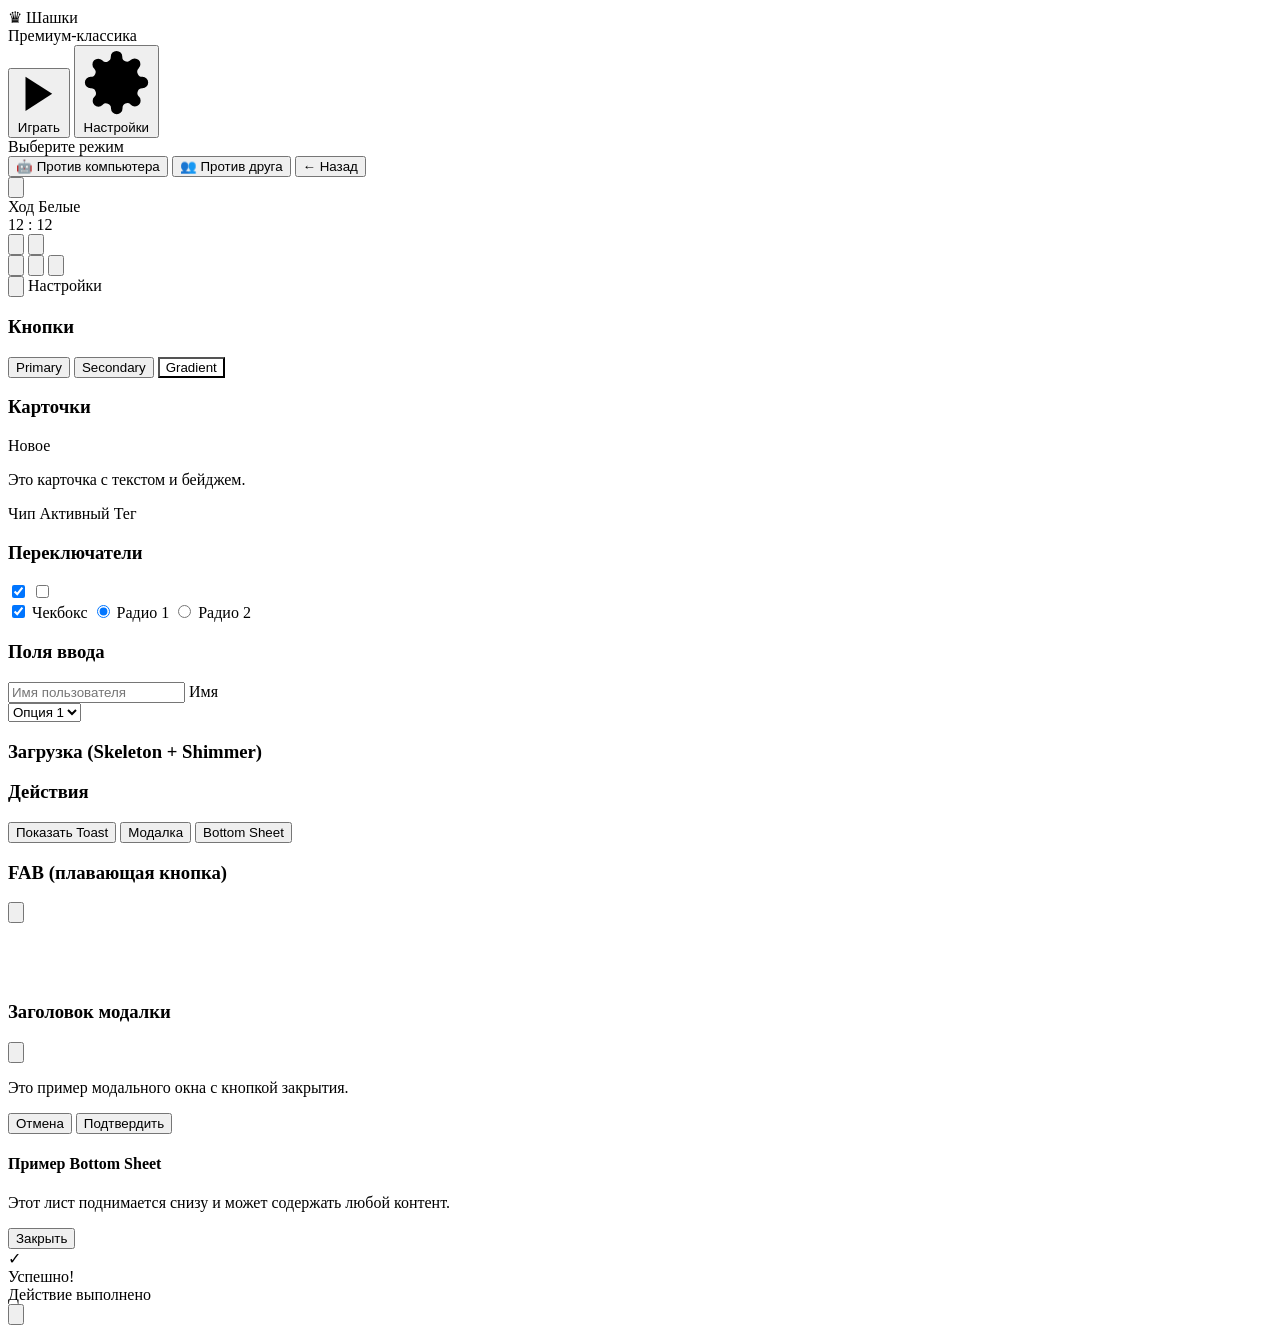
==== commit 4d8ff086: "Create index.html" ====
--- a/index.html
+++ b/index.html
@@ -7,523 +7,24 @@
     <link rel="preconnect" href="https://fonts.googleapis.com">
     <link rel="preconnect" href="https://fonts.gstatic.com" crossorigin>
     <link href="https://fonts.googleapis.com/css2?family=Inter:opsz,wght@14..32,400;14..32,500;14..32,600;14..32,700;14..32,800&display=swap" rel="stylesheet">
-    <style>
-        /* ============================================
-           CSS Variables (Design Tokens)
-           ============================================ */
-        :root {
-            --color-bg-primary: #0B0E14;
-            --color-bg-secondary: rgba(255,255,255,0.04);
-            --color-bg-glass: rgba(255,255,255,0.06);
-            --color-bg-glass-hover: rgba(255,255,255,0.10);
-            --color-border-glass: rgba(255,255,255,0.08);
-            --color-border-glass-hover: rgba(255,255,255,0.16);
-            
-            --gradient-gold: linear-gradient(135deg, #F6D365, #FDA085);
-            --gradient-platinum: linear-gradient(135deg, #e0e0e0, #ffffff);
-            --gradient-dark: linear-gradient(135deg, #1a1a2e, #16213e);
-            
-            --text-primary: #FFFFFF;
-            --text-secondary: rgba(255,255,255,0.6);
-            --text-tertiary: rgba(255,255,255,0.3);
-            
-            --radius-card: 24px;
-            --radius-element: 16px;
-            --radius-full: 50%;
-            
-            --spacing-xs: 4px;
-            --spacing-sm: 8px;
-            --spacing-md: 16px;
-            --spacing-lg: 24px;
-            --spacing-xl: 32px;
-            
-            --font-family: 'Inter', -apple-system, BlinkMacSystemFont, 'Segoe UI', Roboto, Helvetica, Arial, sans-serif;
-            --font-size-xs: 11px;
-            --font-size-sm: 13px;
-            --font-size-md: 15px;
-            --font-size-lg: 17px;
-            --font-size-xl: 20px;
-            --font-size-2xl: 24px;
-            --font-size-3xl: 32px;
-            
-            --transition-spring: cubic-bezier(0.34, 1.56, 0.64, 1);
-            --transition-smooth: cubic-bezier(0.4, 0, 0.2, 1);
-            --duration-fast: 150ms;
-            --duration-normal: 300ms;
-            --duration-slow: 500ms;
-            
-            --board-size: min(70vw, 70vh);
-            --cell-size: calc(var(--board-size) / 8);
-            --piece-size: calc(var(--cell-size) * 0.8);
-        }
-
-        /* Светлая тема */
-        [data-theme="light"] {
-            --color-bg-primary: #F0F2F5;
-            --color-bg-glass: rgba(255,255,255,0.4);
-            --color-border-glass: rgba(0,0,0,0.08);
-            --text-primary: #1A1A2E;
-            --text-secondary: rgba(0,0,0,0.6);
-            --text-tertiary: rgba(0,0,0,0.3);
-            --color-bg-secondary: rgba(0,0,0,0.04);
-        }
-
-        /* ============================================
-           Reset & Global
-           ============================================ */
-        * {
-            margin: 0;
-            padding: 0;
-            box-sizing: border-box;
-            -webkit-tap-highlight-color: transparent;
-        }
-
-        html {
-            font-family: var(--font-family);
-            background: var(--color-bg-primary);
-            color: var(--text-primary);
-            -webkit-font-smoothing: antialiased;
-            -moz-osx-font-smoothing: grayscale;
-            height: 100%;
-            overflow: hidden;
-        }
-
-        body {
-            height: 100%;
-            overflow: hidden;
-        }
-
-        #app {
-            height: 100%;
-            display: flex;
-            flex-direction: column;
-            max-width: 500px;
-            margin: 0 auto;
-            padding: var(--spacing-md);
-            background: var(--color-bg-primary);
-            transition: background var(--duration-normal) var(--transition-smooth);
-            position: relative;
-            overflow: hidden;
-        }
-
-        /* ============================================
-           Glass Card
-           ============================================ */
-        .glass-card {
-            background: var(--color-bg-glass);
-            backdrop-filter: blur(40px);
-            -webkit-backdrop-filter: blur(40px);
-            border: 1px solid var(--color-border-glass);
-            border-radius: var(--radius-card);
-            box-shadow: 0 8px 32px rgba(0,0,0,0.2);
-        }
-
-        /* ============================================
-           Screens (Menu / Game)
-           ============================================ */
-        .screen {
-            display: none;
-            flex-direction: column;
-            height: 100%;
-            animation: fadeSlideIn 0.4s var(--transition-spring);
-        }
-        .screen.active {
-            display: flex;
-        }
-
-        @keyframes fadeSlideIn {
-            from { opacity: 0; transform: translateY(20px); }
-            to { opacity: 1; transform: translateY(0); }
-        }
-
-        /* ============================================
-           Main Menu
-           ============================================ */
-        .menu-screen {
-            justify-content: center;
-            align-items: center;
-            gap: var(--spacing-xl);
-            padding: var(--spacing-xl) 0;
-        }
-
-        .menu__title {
-            font-size: var(--font-size-3xl);
-            font-weight: 800;
-            background: var(--gradient-gold);
-            -webkit-background-clip: text;
-            -webkit-text-fill-color: transparent;
-            background-clip: text;
-            text-align: center;
-            margin-bottom: var(--spacing-md);
-        }
-
-        .menu__subtitle {
-            color: var(--text-secondary);
-            font-size: var(--font-size-md);
-            text-align: center;
-            margin-bottom: var(--spacing-xl);
-        }
-
-        .menu__buttons {
-            display: flex;
-            flex-direction: column;
-            gap: var(--spacing-md);
-            width: 100%;
-            max-width: 280px;
-        }
-
-        .btn {
-            display: inline-flex;
-            align-items: center;
-            justify-content: center;
-            gap: var(--spacing-sm);
-            padding: 16px 32px;
-            border: none;
-            border-radius: var(--radius-element);
-            font-family: var(--font-family);
-            font-size: var(--font-size-md);
-            font-weight: 600;
-            cursor: pointer;
-            transition: all var(--duration-normal) var(--transition-spring);
-            position: relative;
-            overflow: hidden;
-            background: var(--color-bg-glass);
-            color: var(--text-primary);
-            border: 1px solid var(--color-border-glass);
-            backdrop-filter: blur(20px);
-            -webkit-backdrop-filter: blur(20px);
-            width: 100%;
-        }
-
-        .btn:hover {
-            background: var(--color-bg-glass-hover);
-            transform: translateY(-2px);
-        }
-        .btn:active {
-            transform: scale(0.96);
-        }
-
-        .btn--primary {
-            background: var(--gradient-gold);
-            color: #000;
-            border: none;
-            box-shadow: 0 8px 32px rgba(253, 160, 133, 0.3);
-        }
-        .btn--primary:hover {
-            box-shadow: 0 12px 48px rgba(253, 160, 133, 0.4);
-        }
-
-        .btn--secondary {
-            background: transparent;
-            border-color: var(--color-border-glass-hover);
-        }
-
-        .btn__icon {
-            width: 20px;
-            height: 20px;
-            stroke: currentColor;
-            fill: none;
-        }
-
-        /* ============================================
-           Game Screen
-           ============================================ */
-        .game-screen {
-            padding: 0;
-        }
-
-        .game-header {
-            display: flex;
-            justify-content: space-between;
-            align-items: center;
-            padding: var(--spacing-md) var(--spacing-lg);
-            margin-bottom: var(--spacing-md);
-            flex-shrink: 0;
-        }
-
-        .game-header__left {
-            display: flex;
-            align-items: center;
-            gap: var(--spacing-sm);
-        }
-
-        .game-header__turn-label {
-            font-size: var(--font-size-xs);
-            color: var(--text-secondary);
-            text-transform: uppercase;
-            letter-spacing: 0.5px;
-        }
-
-        .game-header__turn-player {
-            font-size: var(--font-size-md);
-            font-weight: 700;
-            color: var(--text-primary);
-            transition: color var(--duration-normal) var(--transition-smooth);
-        }
-
-        .game-header__score {
-            display: flex;
-            align-items: center;
-            gap: var(--spacing-sm);
-            font-size: var(--font-size-xl);
-            font-weight: 800;
-        }
-
-        .game-header__score-item {
-            min-width: 24px;
-            text-align: center;
-        }
-        .game-header__score-item:first-child { color: #fff; }
-        .game-header__score-item:last-child { color: #aaa; }
-        [data-theme="light"] .game-header__score-item:first-child { color: #1A1A2E; }
-        [data-theme="light"] .game-header__score-item:last-child { color: #555; }
-        .game-header__score-divider { color: var(--text-tertiary); }
-
-        .game-header__right {
-            display: flex;
-            gap: var(--spacing-sm);
-        }
-
-        .icon-btn {
-            width: 40px;
-            height: 40px;
-            border: none;
-            border-radius: var(--radius-full);
-            background: var(--color-bg-glass);
-            backdrop-filter: blur(20px);
-            -webkit-backdrop-filter: blur(20px);
-            color: var(--text-primary);
-            cursor: pointer;
-            display: flex;
-            align-items: center;
-            justify-content: center;
-            transition: all var(--duration-fast) var(--transition-smooth);
-            border: 1px solid var(--color-border-glass);
-        }
-        .icon-btn:hover {
-            background: var(--color-bg-glass-hover);
-            transform: scale(1.05);
-        }
-        .icon-btn:active {
-            transform: scale(0.92);
-        }
-
-        .icon {
-            width: 22px;
-            height: 22px;
-            stroke: currentColor;
-            fill: none;
-            flex-shrink: 0;
-        }
-
-        /* Game Board */
-        .game-container {
-            flex: 1;
-            display: flex;
-            align-items: center;
-            justify-content: center;
-            padding: var(--spacing-sm) 0;
-        }
-
-        .board-wrapper {
-            width: var(--board-size);
-            height: var(--board-size);
-            border-radius: var(--radius-card);
-            overflow: hidden;
-            box-shadow: 0 20px 60px rgba(0,0,0,0.6);
-            background: #1a1a2e;
-            position: relative;
-        }
-
-        .board {
-            display: grid;
-            grid-template-columns: repeat(8, 1fr);
-            grid-template-rows: repeat(8, 1fr);
-            width: 100%;
-            height: 100%;
-        }
-
-        .cell {
-            width: 100%;
-            height: 100%;
-            display: flex;
-            align-items: center;
-            justify-content: center;
-            position: relative;
-            cursor: pointer;
-            transition: background var(--duration-fast) var(--transition-smooth);
-        }
-
-        .cell-dark { background: rgba(30, 35, 50, 0.9); }
-        .cell-light { background: rgba(220, 220, 230, 0.3); }
-        [data-theme="light"] .cell-dark { background: rgba(40, 45, 60, 0.8); }
-        [data-theme="light"] .cell-light { background: rgba(240, 240, 245, 0.5); }
-
-        .cell.hint::after {
-            content: '';
-            position: absolute;
-            width: 30%;
-            height: 30%;
-            background: var(--gradient-gold);
-            border-radius: var(--radius-full);
-            opacity: 0.6;
-            animation: pulse-hint 1s ease-in-out infinite;
-        }
-
-        @keyframes pulse-hint {
-            0%, 100% { transform: scale(1); opacity: 0.6; }
-            50% { transform: scale(1.2); opacity: 0.9; }
-        }
-
-        .cell.last-move { background: rgba(253, 160, 133, 0.2); }
-
-        /* Pieces */
-        .piece {
-            width: var(--piece-size);
-            height: var(--piece-size);
-            border-radius: var(--radius-full);
-            position: relative;
-            cursor: pointer;
-            transition: transform var(--duration-fast) var(--transition-spring), box-shadow var(--duration-fast) var(--transition-smooth);
-            z-index: 2;
-            box-shadow: 0 4px 12px rgba(0,0,0,0.4);
-        }
-
-        .piece-white {
-            background: radial-gradient(circle at 30% 30%, #ffffff, #d0d0d0);
-            border: 1px solid rgba(255,255,255,0.5);
-        }
-        .piece-black {
-            background: radial-gradient(circle at 30% 30%, #444, #111);
-            border: 1px solid rgba(255,255,255,0.1);
-        }
-        .piece-white.piece-king::after,
-        .piece-black.piece-king::after {
-            content: '♛';
-            font-size: calc(var(--piece-size) * 0.5);
-            position: absolute;
-            top: 50%;
-            left: 50%;
-            transform: translate(-50%, -50%);
-        }
-        .piece-white.piece-king::after { color: #000; }
-        .piece-black.piece-king::after { color: #fff; }
-
-        .piece.selected {
-            box-shadow: 0 0 0 4px #F6D365, 0 8px 24px rgba(253, 160, 133, 0.5);
-            transform: scale(1.08);
-            z-index: 3;
-        }
-
-        .piece.captured {
-            animation: capture 0.3s var(--transition-smooth) forwards;
-        }
-        @keyframes capture {
-            0% { transform: scale(1); opacity: 1; }
-            100% { transform: scale(0); opacity: 0; }
-        }
-
-        /* Bottom Controls */
-        .bottom-controls {
-            display: flex;
-            justify-content: space-around;
-            align-items: center;
-            padding: var(--spacing-md) var(--spacing-lg);
-            margin-top: var(--spacing-md);
-            flex-shrink: 0;
-        }
-
-        .ctrl-btn {
-            width: 48px;
-            height: 48px;
-            border: none;
-            border-radius: var(--radius-full);
-            background: transparent;
-            color: var(--text-secondary);
-            cursor: pointer;
-            display: flex;
-            align-items: center;
-            justify-content: center;
-            transition: all var(--duration-fast) var(--transition-spring);
-        }
-        .ctrl-btn:hover {
-            color: var(--text-primary);
-            background: var(--color-bg-glass);
-        }
-        .ctrl-btn:active { transform: scale(0.88); }
-        .ctrl-btn .icon { width: 24px; height: 24px; }
-
-        /* ============================================
-           Mode Selection (sub-menu)
-           ============================================ */
-        .mode-selection {
-            display: none;
-            flex-direction: column;
-            align-items: center;
-            gap: var(--spacing-md);
-            width: 100%;
-            max-width: 280px;
-            margin: 0 auto;
-        }
-        .mode-selection.active {
-            display: flex;
-        }
-
-        .mode-selection__title {
-            font-size: var(--font-size-lg);
-            font-weight: 700;
-            color: var(--text-primary);
-            margin-bottom: var(--spacing-sm);
-        }
-
-        /* ============================================
-           Responsive
-           ============================================ */
-        @media (max-width: 430px) {
-            #app { padding: var(--spacing-sm); }
-            .game-header { padding: var(--spacing-sm) var(--spacing-md); }
-            .game-header__turn-player { font-size: var(--font-size-sm); }
-            .game-header__score { font-size: var(--font-size-lg); }
-            .bottom-controls { padding: var(--spacing-sm) var(--spacing-md); }
-            .menu__title { font-size: 28px; }
-        }
-
-        @media (max-height: 700px) {
-            .game-header { margin-bottom: var(--spacing-sm); }
-            .bottom-controls { margin-top: var(--spacing-sm); }
-        }
-
-        @media (prefers-reduced-motion: reduce) {
-            * { animation-duration: 0.01ms !important; transition-duration: 0.01ms !important; }
-        }
-
-        :focus-visible {
-            outline: 2px solid #F6D365;
-            outline-offset: 2px;
-        }
-    </style>
+    <link rel="stylesheet" href="style.css">
 </head>
 <body>
     <div id="app">
         <!-- ========== ЭКРАН МЕНЮ ========== -->
         <div class="screen active" id="menu-screen">
             <div class="menu-screen">
-                <div>
+                <div class="menu__header">
                     <div class="menu__title">♛ Шашки</div>
                     <div class="menu__subtitle">Премиум-классика</div>
                 </div>
                 <div class="menu__buttons" id="menu-buttons">
                     <button class="btn btn--primary" id="play-btn">
-                        <svg class="btn__icon" viewBox="0 0 24 24" fill="none" stroke="currentColor" stroke-width="2">
-                            <polygon points="5 3 19 12 5 21 5 3" stroke-linecap="round" stroke-linejoin="round"/>
-                        </svg>
+                        <svg class="btn__icon" viewBox="0 0 24 24"><polygon points="5 3 19 12 5 21 5 3"/></svg>
                         Играть
                     </button>
                     <button class="btn btn--secondary" id="settings-btn">
-                        <svg class="btn__icon" viewBox="0 0 24 24" fill="none" stroke="currentColor" stroke-width="1.5">
-                            <circle cx="12" cy="12" r="3"/>
-                            <path d="M19.4 15a1.65 1.65 0 0 0 .33 1.82l.06.06a2 2 0 1 1-2.83 2.83l-.06-.06a1.65 1.65 0 0 0-1.82-.33 1.65 1.65 0 0 0-1 1.51V21a2 2 0 0 1-4 0v-.09A1.65 1.65 0 0 0 9 19.4a1.65 1.65 0 0 0-1.82.33l-.06.06a2 2 0 1 1-2.83-2.83l.06-.06A1.65 1.65 0 0 0 4.68 15a1.65 1.65 0 0 0-1.51-1H3a2 2 0 0 1 0-4h.09A1.65 1.65 0 0 0 4.6 9a1.65 1.65 0 0 0-.33-1.82l-.06-.06a2 2 0 1 1 2.83-2.83l.06.06A1.65 1.65 0 0 0 9 4.68a1.65 1.65 0 0 0 1-1.51V3a2 2 0 0 1 4 0v.09a1.65 1.65 0 0 0 1 1.51 1.65 1.65 0 0 0 1.82-.33l.06-.06a2 2 0 1 1 2.83 2.83l-.06.06A1.65 1.65 0 0 0 19.4 9a1.65 1.65 0 0 0 1.51 1H21a2 2 0 0 1 0 4h-.09a1.65 1.65 0 0 0-1.51 1z"/>
-                        </svg>
+                        <svg class="btn__icon" viewBox="0 0 24 24"><circle cx="12" cy="12" r="3"/><path d="M19.4 15a1.65 1.65 0 0 0 .33 1.82l.06.06a2 2 0 1 1-2.83 2.83l-.06-.06a1.65 1.65 0 0 0-1.82-.33 1.65 1.65 0 0 0-1 1.51V21a2 2 0 0 1-4 0v-.09A1.65 1.65 0 0 0 9 19.4a1.65 1.65 0 0 0-1.82.33l-.06.06a2 2 0 1 1-2.83-2.83l.06-.06A1.65 1.65 0 0 0 4.68 15a1.65 1.65 0 0 0-1.51-1H3a2 2 0 0 1 0-4h.09A1.65 1.65 0 0 0 4.6 9a1.65 1.65 0 0 0-.33-1.82l-.06-.06a2 2 0 1 1 2.83-2.83l.06.06A1.65 1.65 0 0 0 9 4.68a1.65 1.65 0 0 0 1-1.51V3a2 2 0 0 1 4 0v.09a1.65 1.65 0 0 0 1 1.51 1.65 1.65 0 0 0 1.82-.33l.06-.06a2 2 0 1 1 2.83 2.83l-.06.06A1.65 1.65 0 0 0 19.4 9a1.65 1.65 0 0 0 1.51 1H21a2 2 0 0 1 0 4h-.09a1.65 1.65 0 0 0-1.51 1z"/></svg>
                         Настройки
                     </button>
                 </div>
@@ -532,21 +33,16 @@
                     <div class="mode-selection__title">Выберите режим</div>
                     <button class="btn btn--primary" id="vs-bot-btn">🤖 Против компьютера</button>
                     <button class="btn btn--secondary" id="vs-friend-btn">👥 Против друга</button>
-                    <button class="btn" id="back-to-menu-btn" style="margin-top: var(--spacing-sm);">← Назад</button>
+                    <button class="btn" id="back-to-menu-btn">← Назад</button>
                 </div>
             </div>
         </div>
 
         <!-- ========== ЭКРАН ИГРЫ ========== -->
         <div class="screen game-screen" id="game-screen">
-            <!-- Верхний хедер -->
             <header class="game-header glass-card">
                 <div class="game-header__left">
-                    <button class="icon-btn" id="back-to-menu-from-game" aria-label="Назад в меню">
-                        <svg class="icon" viewBox="0 0 24 24" fill="none" stroke="currentColor" stroke-width="2">
-                            <polyline points="15 18 9 12 15 6" stroke-linecap="round" stroke-linejoin="round"/>
-                        </svg>
-                    </button>
+                    <button class="icon-btn" id="back-to-menu-from-game"><svg viewBox="0 0 24 24"><polyline points="15 18 9 12 15 6"/></svg></button>
                     <div class="game-header__turn">
                         <span class="game-header__turn-label">Ход</span>
                         <span class="game-header__turn-player" id="turn-indicator">Белые</span>
@@ -558,582 +54,176 @@
                     <span class="game-header__score-item" id="black-score">12</span>
                 </div>
                 <div class="game-header__right">
-                    <button class="icon-btn" id="new-game-btn" aria-label="Новая игра">
-                        <svg class="icon" viewBox="0 0 24 24" fill="none" stroke="currentColor" stroke-width="1.5">
-                            <path d="M20 14.66V20a2 2 0 0 1-2 2H4a2 2 0 0 1-2-2V6a2 2 0 0 1 2-2h5.34" stroke-linecap="round" stroke-linejoin="round"/>
-                            <polygon points="18 2 22 6 12 16 8 16 8 12 18 2" stroke-linecap="round" stroke-linejoin="round"/>
-                        </svg>
-                    </button>
-                    <button class="icon-btn" id="theme-toggle" aria-label="Переключить тему">
-                        <svg class="icon" viewBox="0 0 24 24" fill="none" stroke="currentColor" stroke-width="1.5">
-                            <circle cx="12" cy="12" r="5"/>
-                            <line x1="12" y1="1" x2="12" y2="3"/>
-                            <line x1="12" y1="21" x2="12" y2="23"/>
-                            <line x1="4.22" y1="4.22" x2="5.64" y2="5.64"/>
-                            <line x1="18.36" y1="18.36" x2="19.78" y2="19.78"/>
-                            <line x1="1" y1="12" x2="3" y2="12"/>
-                            <line x1="21" y1="12" x2="23" y2="12"/>
-                            <line x1="4.22" y1="19.78" x2="5.64" y2="18.36"/>
-                            <line x1="18.36" y1="5.64" x2="19.78" y2="4.22"/>
-                        </svg>
-                    </button>
+                    <button class="icon-btn" id="new-game-btn"><svg viewBox="0 0 24 24"><path d="M20 14.66V20a2 2 0 0 1-2 2H4a2 2 0 0 1-2-2V6a2 2 0 0 1 2-2h5.34"/><polygon points="18 2 22 6 12 16 8 16 8 12 18 2"/></svg></button>
+                    <button class="icon-btn" id="theme-toggle"><svg viewBox="0 0 24 24"><circle cx="12" cy="12" r="5"/><line x1="12" y1="1" x2="12" y2="3"/><line x1="12" y1="21" x2="12" y2="23"/><line x1="4.22" y1="4.22" x2="5.64" y2="5.64"/><line x1="18.36" y1="18.36" x2="19.78" y2="19.78"/><line x1="1" y1="12" x2="3" y2="12"/><line x1="21" y1="12" x2="23" y2="12"/><line x1="4.22" y1="19.78" x2="5.64" y2="18.36"/><line x1="18.36" y1="5.64" x2="19.78" y2="4.22"/></svg></button>
                 </div>
             </header>
-
-            <!-- Игровое поле -->
             <main class="game-container">
                 <div class="board-wrapper">
                     <div class="board" id="board"></div>
                 </div>
             </main>
-
-            <!-- Нижняя панель -->
             <footer class="bottom-controls glass-card">
-                <button class="ctrl-btn" id="undo-btn" aria-label="Отменить ход">
-                    <svg class="icon" viewBox="0 0 24 24" fill="none" stroke="currentColor" stroke-width="1.5">
-                        <path d="M3 7v6h6" stroke-linecap="round" stroke-linejoin="round"/>
-                        <path d="M21 17a9 9 0 0 0-9-9 9 9 0 0 0-6 2.3L3 13" stroke-linecap="round" stroke-linejoin="round"/>
-                    </svg>
-                </button>
-                <button class="ctrl-btn" id="hint-btn" aria-label="Подсказка">
-                    <svg class="icon" viewBox="0 0 24 24" fill="none" stroke="currentColor" stroke-width="1.5">
-                        <circle cx="12" cy="12" r="10"/>
-                        <path d="M9.09 9a3 3 0 0 1 5.83 1c0 2-3 3-3 3"/>
-                        <line x1="12" y1="17" x2="12.01" y2="17"/>
-                    </svg>
-                </button>
-                <button class="ctrl-btn" id="settings-game-btn" aria-label="Настройки">
-                    <svg class="icon" viewBox="0 0 24 24" fill="none" stroke="currentColor" stroke-width="1.5">
-                        <circle cx="12" cy="12" r="3"/>
-                        <path d="M19.4 15a1.65 1.65 0 0 0 .33 1.82l.06.06a2 2 0 1 1-2.83 2.83l-.06-.06a1.65 1.65 0 0 0-1.82-.33 1.65 1.65 0 0 0-1 1.51V21a2 2 0 0 1-4 0v-.09A1.65 1.65 0 0 0 9 19.4a1.65 1.65 0 0 0-1.82.33l-.06.06a2 2 0 1 1-2.83-2.83l.06-.06A1.65 1.65 0 0 0 4.68 15a1.65 1.65 0 0 0-1.51-1H3a2 2 0 0 1 0-4h.09A1.65 1.65 0 0 0 4.6 9a1.65 1.65 0 0 0-.33-1.82l-.06-.06a2 2 0 1 1 2.83-2.83l.06.06A1.65 1.65 0 0 0 9 4.68a1.65 1.65 0 0 0 1-1.51V3a2 2 0 0 1 4 0v.09a1.65 1.65 0 0 0 1 1.51 1.65 1.65 0 0 0 1.82-.33l.06-.06a2 2 0 1 1 2.83 2.83l-.06.06A1.65 1.65 0 0 0 19.4 9a1.65 1.65 0 0 0 1.51 1H21a2 2 0 0 1 0 4h-.09a1.65 1.65 0 0 0-1.51 1z"/>
-                    </svg>
-                </button>
+                <button class="ctrl-btn" id="undo-btn"><svg viewBox="0 0 24 24"><path d="M3 7v6h6"/><path d="M21 17a9 9 0 0 0-9-9 9 9 0 0 0-6 2.3L3 13"/></svg></button>
+                <button class="ctrl-btn" id="hint-btn"><svg viewBox="0 0 24 24"><circle cx="12" cy="12" r="10"/><path d="M9.09 9a3 3 0 0 1 5.83 1c0 2-3 3-3 3"/><line x1="12" y1="17" x2="12.01" y2="17"/></svg></button>
+                <button class="ctrl-btn" id="settings-game-btn"><svg viewBox="0 0 24 24"><circle cx="12" cy="12" r="3"/><path d="M19.4 15a1.65 1.65 0 0 0 .33 1.82l.06.06a2 2 0 1 1-2.83 2.83l-.06-.06a1.65 1.65 0 0 0-1.82-.33 1.65 1.65 0 0 0-1 1.51V21a2 2 0 0 1-4 0v-.09A1.65 1.65 0 0 0 9 19.4a1.65 1.65 0 0 0-1.82.33l-.06.06a2 2 0 1 1-2.83-2.83l.06-.06A1.65 1.65 0 0 0 4.68 15a1.65 1.65 0 0 0-1.51-1H3a2 2 0 0 1 0-4h.09A1.65 1.65 0 0 0 4.6 9a1.65 1.65 0 0 0-.33-1.82l-.06-.06a2 2 0 1 1 2.83-2.83l.06.06A1.65 1.65 0 0 0 9 4.68a1.65 1.65 0 0 0 1-1.51V3a2 2 0 0 1 4 0v.09a1.65 1.65 0 0 0 1 1.51 1.65 1.65 0 0 0 1.82-.33l.06-.06a2 2 0 1 1 2.83 2.83l-.06.06A1.65 1.65 0 0 0 19.4 9a1.65 1.65 0 0 0 1.51 1H21a2 2 0 0 1 0 4h-.09a1.65 1.65 0 0 0-1.51 1z"/></svg></button>
             </footer>
         </div>
+
+        <!-- ========== ЭКРАН НАСТРОЕК ========== -->
+        <div class="screen settings-screen" id="settings-screen">
+            <header class="settings-header glass-card">
+                <button class="icon-btn" id="back-to-menu-from-settings"><svg viewBox="0 0 24 24"><polyline points="15 18 9 12 15 6"/></svg></button>
+                <span class="settings-header__title">Настройки</span>
+                <div style="width:40px;"></div>
+            </header>
+            <main class="settings-content">
+                <!-- Демонстрация всех компонентов дизайн-системы -->
+                <section class="settings-section">
+                    <h3 class="settings-section__title">Кнопки</h3>
+                    <div class="settings-row">
+                        <button class="btn btn--primary">Primary</button>
+                        <button class="btn btn--secondary">Secondary</button>
+                        <button class="btn" style="background:var(--gradient-blue);">Gradient</button>
+                    </div>
+                </section>
+
+                <section class="settings-section">
+                    <h3 class="settings-section__title">Карточки</h3>
+                    <div class="glass-card settings-demo-card">
+                        <div class="settings-demo-card__content">
+                            <span class="badge">Новое</span>
+                            <p class="settings-demo-card__text">Это карточка с текстом и бейджем.</p>
+                            <div class="settings-demo-card__chips">
+                                <span class="chip">Чип</span>
+                                <span class="chip chip--active">Активный</span>
+                                <span class="tag">Тег</span>
+                            </div>
+                        </div>
+                    </div>
+                </section>
+
+                <section class="settings-section">
+                    <h3 class="settings-section__title">Переключатели</h3>
+                    <div class="settings-row">
+                        <label class="switch">
+                            <input type="checkbox" checked>
+                            <span class="switch__slider"></span>
+                        </label>
+                        <label class="switch">
+                            <input type="checkbox">
+                            <span class="switch__slider"></span>
+                        </label>
+                    </div>
+                    <div class="settings-row">
+                        <label class="checkbox">
+                            <input type="checkbox" checked>
+                            <span class="checkbox__checkmark"></span>
+                            Чекбокс
+                        </label>
+                        <label class="radio">
+                            <input type="radio" name="radio-group" checked>
+                            <span class="radio__circle"></span>
+                            Радио 1
+                        </label>
+                        <label class="radio">
+                            <input type="radio" name="radio-group">
+                            <span class="radio__circle"></span>
+                            Радио 2
+                        </label>
+                    </div>
+                </section>
+
+                <section class="settings-section">
+                    <h3 class="settings-section__title">Поля ввода</h3>
+                    <div class="settings-row">
+                        <div class="input-group">
+                            <input class="input" type="text" placeholder="Имя пользователя">
+                            <label class="input__label">Имя</label>
+                        </div>
+                        <div class="input-group">
+                            <select class="dropdown" id="demo-dropdown">
+                                <option value="1">Опция 1</option>
+                                <option value="2">Опция 2</option>
+                                <option value="3">Опция 3</option>
+                            </select>
+                        </div>
+                    </div>
+                </section>
+
+                <section class="settings-section">
+                    <h3 class="settings-section__title">Загрузка (Skeleton + Shimmer)</h3>
+                    <div class="skeleton-demo" id="skeleton-demo">
+                        <div class="skeleton-card glass-card">
+                            <div class="skeleton-card__avatar"></div>
+                            <div class="skeleton-card__line"></div>
+                            <div class="skeleton-card__line short"></div>
+                        </div>
+                    </div>
+                </section>
+
+                <section class="settings-section">
+                    <h3 class="settings-section__title">Действия</h3>
+                    <div class="settings-row">
+                        <button class="btn btn--primary" id="show-toast-btn">Показать Toast</button>
+                        <button class="btn btn--secondary" id="show-modal-btn">Модалка</button>
+                        <button class="btn btn--secondary" id="show-bottom-sheet-btn">Bottom Sheet</button>
+                    </div>
+                </section>
+
+                <section class="settings-section">
+                    <h3 class="settings-section__title">FAB (плавающая кнопка)</h3>
+                    <div style="position:relative;height:80px;">
+                        <button class="fab" id="fab-demo">
+                            <svg viewBox="0 0 24 24"><line x1="12" y1="5" x2="12" y2="19"/><line x1="5" y1="12" x2="19" y2="12"/></svg>
+                        </button>
+                    </div>
+                </section>
+            </main>
+        </div>
+
+        <!-- ========== МОДАЛЬНОЕ ОКНО ========== -->
+        <div class="modal" id="modal">
+            <div class="modal__overlay" id="modal-overlay"></div>
+            <div class="modal__container glass-card">
+                <div class="modal__header">
+                    <h3 class="modal__title">Заголовок модалки</h3>
+                    <button class="icon-btn" id="modal-close"><svg viewBox="0 0 24 24"><line x1="18" y1="6" x2="6" y2="18"/><line x1="6" y1="6" x2="18" y2="18"/></svg></button>
+                </div>
+                <div class="modal__body">
+                    <p>Это пример модального окна с кнопкой закрытия.</p>
+                </div>
+                <div class="modal__footer">
+                    <button class="btn btn--secondary" id="modal-cancel">Отмена</button>
+                    <button class="btn btn--primary" id="modal-confirm">Подтвердить</button>
+                </div>
+            </div>
+        </div>
+
+        <!-- ========== BOTTOM SHEET ========== -->
+        <div class="bottom-sheet" id="bottom-sheet">
+            <div class="bottom-sheet__overlay" id="sheet-overlay"></div>
+            <div class="bottom-sheet__container glass-card">
+                <div class="bottom-sheet__handle"></div>
+                <div class="bottom-sheet__content">
+                    <h4 class="bottom-sheet__title">Пример Bottom Sheet</h4>
+                    <p>Этот лист поднимается снизу и может содержать любой контент.</p>
+                    <button class="btn btn--primary btn--full" id="sheet-close">Закрыть</button>
+                </div>
+            </div>
+        </div>
+
+        <!-- ========== TOAST ========== -->
+        <div class="toast" id="toast">
+            <div class="toast__icon">✓</div>
+            <div class="toast__content">
+                <div class="toast__title">Успешно!</div>
+                <div class="toast__subtitle">Действие выполнено</div>
+            </div>
+            <button class="toast__close" id="toast-close"><svg viewBox="0 0 24 24"><line x1="18" y1="6" x2="6" y2="18"/><line x1="6" y1="6" x2="18" y2="18"/></svg></button>
+        </div>
     </div>
 
-    <script>
-        // ============================================
-        // Шашки Premium - Полная логика с меню и ИИ
-        // ============================================
-
-        (() => {
-            'use strict';
-
-            // --- Константы ---
-            const BOARD_SIZE = 8;
-            const EMPTY = 0;
-            const WHITE = 1;
-            const BLACK = 2;
-            const KING = 4;
-
-            // --- DOM-элементы ---
-            const menuScreen = document.getElementById('menu-screen');
-            const gameScreen = document.getElementById('game-screen');
-            const boardEl = document.getElementById('board');
-            const turnIndicator = document.getElementById('turn-indicator');
-            const whiteScoreEl = document.getElementById('white-score');
-            const blackScoreEl = document.getElementById('black-score');
-            const newGameBtn = document.getElementById('new-game-btn');
-            const themeToggle = document.getElementById('theme-toggle');
-            const undoBtn = document.getElementById('undo-btn');
-            const hintBtn = document.getElementById('hint-btn');
-            const backToMenuBtn = document.getElementById('back-to-menu-from-game');
-            const playBtn = document.getElementById('play-btn');
-            const settingsBtn = document.getElementById('settings-btn');
-            const vsBotBtn = document.getElementById('vs-bot-btn');
-            const vsFriendBtn = document.getElementById('vs-friend-btn');
-            const backToMenuFromMode = document.getElementById('back-to-menu-btn');
-            const modeSelection = document.getElementById('mode-selection');
-            const menuButtons = document.getElementById('menu-buttons');
-
-            // --- Состояние игры ---
-            let board = [];
-            let currentPlayer = WHITE;
-            let selectedCell = null;
-            let validMoves = [];
-            let moveHistory = [];
-            let gameOver = false;
-            let isBotGame = false;      // true если игра против бота
-            let botThinking = false;    // блокировка ходов во время хода бота
-
-            // --- Переключение экранов ---
-            function showScreen(screenId) {
-                document.querySelectorAll('.screen').forEach(s => s.classList.remove('active'));
-                document.getElementById(screenId).classList.add('active');
-            }
-
-            // --- Показать/скрыть подменю выбора режима ---
-            function showModeSelection(show) {
-                modeSelection.classList.toggle('active', show);
-                menuButtons.style.display = show ? 'none' : 'flex';
-            }
-
-            // --- Инициализация доски ---
-            function initBoard() {
-                board = Array.from({ length: BOARD_SIZE }, () => Array(BOARD_SIZE).fill(EMPTY));
-                for (let r = 0; r < BOARD_SIZE; r++) {
-                    for (let c = 0; c < BOARD_SIZE; c++) {
-                        if ((r + c) % 2 === 1) {
-                            if (r < 3) board[r][c] = BLACK;
-                            else if (r > 4) board[r][c] = WHITE;
-                        }
-                    }
-                }
-                currentPlayer = WHITE;
-                selectedCell = null;
-                validMoves = [];
-                moveHistory = [];
-                gameOver = false;
-                botThinking = false;
-                updateUI();
-            }
-
-            // --- Вспомогательные функции ---
-            function isKing(piece) { return (piece & KING) !== 0; }
-            function getColor(piece) { return piece & 3; }
-            function makeKing(piece) { return piece | KING; }
-
-            function getPlayerPieces(player) {
-                const pieces = [];
-                for (let r = 0; r < BOARD_SIZE; r++) {
-                    for (let c = 0; c < BOARD_SIZE; c++) {
-                        if (board[r][c] !== EMPTY && getColor(board[r][c]) === player) {
-                            pieces.push({ row: r, col: c, piece: board[r][c] });
-                        }
-                    }
-                }
-                return pieces;
-            }
-
-            function hasMandatoryCapture(player) {
-                const pieces = getPlayerPieces(player);
-                for (let p of pieces) {
-                    const moves = getValidMovesForPiece(p.row, p.col, true);
-                    if (moves.length > 0 && moves.some(m => m.captured !== null)) return true;
-                }
-                return false;
-            }
-
-            function getValidMovesForPiece(row, col, onlyCapture = false) {
-                const piece = board[row][col];
-                if (piece === EMPTY) return [];
-                const color = getColor(piece);
-                const king = isKing(piece);
-                const directions = [];
-                if (color === WHITE || king) directions.push(-1);
-                if (color === BLACK || king) directions.push(1);
-                const moves = [];
-
-                // Взятия
-                for (let dRow of directions) {
-                    for (let dCol of [-1, 1]) {
-                        const newRow = row + dRow;
-                        const newCol = col + dCol;
-                        const jumpRow = row + 2 * dRow;
-                        const jumpCol = col + 2 * dCol;
-                        if (jumpRow < 0 || jumpRow >= BOARD_SIZE || jumpCol < 0 || jumpCol >= BOARD_SIZE) continue;
-                        const target = board[newRow][newCol];
-                        if (target !== EMPTY && getColor(target) !== color) {
-                            if (board[jumpRow][jumpCol] === EMPTY) {
-                                moves.push({ row: jumpRow, col: jumpCol, captured: { row: newRow, col: newCol } });
-                            }
-                        }
-                    }
-                }
-                if (moves.length > 0) return moves;
-                if (onlyCapture) return [];
-
-                // Обычные ходы
-                for (let dRow of directions) {
-                    for (let dCol of [-1, 1]) {
-                        const newRow = row + dRow;
-                        const newCol = col + dCol;
-                        if (newRow < 0 || newRow >= BOARD_SIZE || newCol < 0 || newCol >= BOARD_SIZE) continue;
-                        if (board[newRow][newCol] === EMPTY) {
-                            moves.push({ row: newRow, col: newCol, captured: null });
-                        }
-                    }
-                }
-                return moves;
-            }
-
-            function getAllValidMoves(player) {
-                const pieces = getPlayerPieces(player);
-                let allMoves = [];
-                let hasCapture = false;
-                for (let p of pieces) {
-                    const moves = getValidMovesForPiece(p.row, p.col, false);
-                    for (let m of moves) {
-                        if (m.captured !== null) hasCapture = true;
-                        allMoves.push({ fromRow: p.row, fromCol: p.col, ...m });
-                    }
-                }
-                if (hasCapture) allMoves = allMoves.filter(m => m.captured !== null);
-                return allMoves;
-            }
-
-            // --- Выполнение хода (возвращает { chain, row, col } или false, если ход невозможен) ---
-            function makeMove(fromRow, fromCol, toRow, toCol, captured) {
-                const piece = board[fromRow][fromCol];
-                moveHistory.push({
-                    fromRow, fromCol, toRow, toCol,
-                    piece: piece,
-                    captured: captured ? board[captured.row][captured.col] : null,
-                    capturedPos: captured ? { row: captured.row, col: captured.col } : null,
-                    wasKing: isKing(piece)
-                });
-
-                board[toRow][toCol] = piece;
-                board[fromRow][fromCol] = EMPTY;
-
-                if (captured) {
-                    board[captured.row][captured.col] = EMPTY;
-                    updateScore();
-                }
-
-                // Превращение в дамку
-                if (getColor(piece) === WHITE && toRow === 0) {
-                    board[toRow][toCol] = makeKing(piece);
-                } else if (getColor(piece) === BLACK && toRow === BOARD_SIZE - 1) {
-                    board[toRow][toCol] = makeKing(piece);
-                }
-
-                const newPiece = board[toRow][toCol];
-                const extraMoves = getValidMovesForPiece(toRow, toCol, true);
-                if (extraMoves.length > 0) {
-                    return { chain: true, row: toRow, col: toCol };
-                }
-
-                // Переключение игрока
-                currentPlayer = (currentPlayer === WHITE) ? BLACK : WHITE;
-                checkGameOver();
-                return { chain: false };
-            }
-
-            function checkGameOver() {
-                const moves = getAllValidMoves(currentPlayer);
-                if (moves.length === 0) {
-                    gameOver = true;
-                    const winner = (currentPlayer === WHITE) ? 'Чёрные' : 'Белые';
-                    setTimeout(() => {
-                        alert(`🏆 Победили ${winner}!`);
-                        // Возврат в меню
-                        showScreen('menu-screen');
-                    }, 300);
-                }
-            }
-
-            function updateScore() {
-                let white = 0, black = 0;
-                for (let r = 0; r < BOARD_SIZE; r++) {
-                    for (let c = 0; c < BOARD_SIZE; c++) {
-                        const p = board[r][c];
-                        if (p !== EMPTY) {
-                            if (getColor(p) === WHITE) white++;
-                            else black++;
-                        }
-                    }
-                }
-                whiteScoreEl.textContent = white;
-                blackScoreEl.textContent = black;
-            }
-
-            // --- Отрисовка ---
-            function renderBoard() {
-                boardEl.innerHTML = '';
-                for (let r = 0; r < BOARD_SIZE; r++) {
-                    for (let c = 0; c < BOARD_SIZE; c++) {
-                        const cell = document.createElement('div');
-                        cell.className = `cell ${(r + c) % 2 === 0 ? 'cell-light' : 'cell-dark'}`;
-                        cell.dataset.row = r;
-                        cell.dataset.col = c;
-                        const piece = board[r][c];
-                        if (piece !== EMPTY) {
-                            const pieceEl = document.createElement('div');
-                            const color = getColor(piece);
-                            pieceEl.className = `piece ${color === WHITE ? 'piece-white' : 'piece-black'}`;
-                            if (isKing(piece)) pieceEl.classList.add('piece-king');
-                            cell.appendChild(pieceEl);
-                        }
-                        boardEl.appendChild(cell);
-                    }
-                }
-                // Восстановление выделения и подсказок
-                if (selectedCell) {
-                    const idx = selectedCell.row * BOARD_SIZE + selectedCell.col;
-                    const cellEl = boardEl.children[idx];
-                    if (cellEl) {
-                        const pieceEl = cellEl.querySelector('.piece');
-                        if (pieceEl) pieceEl.classList.add('selected');
-                    }
-                    for (let m of validMoves) {
-                        const idx2 = m.row * BOARD_SIZE + m.col;
-                        const cellEl2 = boardEl.children[idx2];
-                        if (cellEl2) cellEl2.classList.add('hint');
-                    }
-                }
-            }
-
-            function clearHighlights() {
-                document.querySelectorAll('.cell.hint').forEach(el => el.classList.remove('hint'));
-                document.querySelectorAll('.piece.selected').forEach(el => el.classList.remove('selected'));
-                document.querySelectorAll('.cell.last-move').forEach(el => el.classList.remove('last-move'));
-            }
-
-            function updateUI() {
-                renderBoard();
-                turnIndicator.textContent = currentPlayer === WHITE ? 'Белые' : 'Чёрные';
-                turnIndicator.style.color = currentPlayer === WHITE ? '#fff' : '#aaa';
-                updateScore();
-                clearHighlights();
-                if (selectedCell) {
-                    const idx = selectedCell.row * BOARD_SIZE + selectedCell.col;
-                    const cellEl = boardEl.children[idx];
-                    if (cellEl) {
-                        const pieceEl = cellEl.querySelector('.piece');
-                        if (pieceEl) pieceEl.classList.add('selected');
-                    }
-                    for (let m of validMoves) {
-                        const idx2 = m.row * BOARD_SIZE + m.col;
-                        const cellEl2 = boardEl.children[idx2];
-                        if (cellEl2) cellEl2.classList.add('hint');
-                    }
-                }
-            }
-
-            // --- Обработка клика по клетке ---
-            function handleCellClick(e) {
-                if (gameOver || botThinking) return;
-                const cell = e.currentTarget;
-                const row = parseInt(cell.dataset.row);
-                const col = parseInt(cell.dataset.col);
-                const piece = board[row][col];
-
-                if (piece === EMPTY) {
-                    if (selectedCell) {
-                        const move = validMoves.find(m => m.row === row && m.col === col);
-                        if (move) {
-                            const result = makeMove(selectedCell.row, selectedCell.col, row, col, move.captured);
-                            selectedCell = null;
-                            validMoves = [];
-                            updateUI();
-                            if (result.chain) {
-                                selectedCell = { row: result.row, col: result.col };
-                                validMoves = getValidMovesForPiece(result.row, result.col, true);
-                                updateUI();
-                                // Если цепочка и это игра против бота, и ход бота – не даём боту ходить
-                                // но обычно цепочка продолжается тем же игроком, поэтому не переключаем
-                            } else {
-                                // После завершения хода проверяем, не бот ли ходит
-                                if (isBotGame && currentPlayer === BLACK && !gameOver) {
-                                    scheduleBotMove();
-                                }
-                            }
-                            return;
-                        }
-                    }
-                    selectedCell = null;
-                    validMoves = [];
-                    updateUI();
-                    return;
-                }
-
-                const color = getColor(piece);
-                if (color === currentPlayer) {
-                    const mandatory = hasMandatoryCapture(currentPlayer);
-                    const moves = getValidMovesForPiece(row, col, mandatory);
-                    if (mandatory && moves.length === 0) {
-                        selectedCell = null;
-                        validMoves = [];
-                        updateUI();
-                        return;
-                    }
-                    selectedCell = { row, col };
-                    validMoves = moves;
-                    updateUI();
-                } else {
-                    selectedCell = null;
-                    validMoves = [];
-                    updateUI();
-                }
-            }
-
-            // --- Бот (случайный ход с приоритетом взятий) ---
-            function getBotMove() {
-                const moves = getAllValidMoves(BLACK);
-                if (moves.length === 0) return null;
-                // Сортируем так, чтобы ходы со взятием были в приоритете
-                moves.sort((a, b) => {
-                    if (a.captured && !b.captured) return -1;
-                    if (!a.captured && b.captured) return 1;
-                    return 0;
-                });
-                // Выбираем случайный среди лучших (с взятием или без)
-                const bestMoves = moves.filter(m => (m.captured !== null) === (moves[0].captured !== null));
-                return bestMoves[Math.floor(Math.random() * bestMoves.length)];
-            }
-
-            function scheduleBotMove() {
-                if (!isBotGame || currentPlayer !== BLACK || gameOver) return;
-                botThinking = true;
-                setTimeout(() => {
-                    if (gameOver) { botThinking = false; return; }
-                    const move = getBotMove();
-                    if (!move) {
-                        botThinking = false;
-                        checkGameOver();
-                        return;
-                    }
-                    // Выполняем ход бота
-                    const result = makeMove(move.fromRow, move.fromCol, move.row, move.col, move.captured);
-                    selectedCell = null;
-                    validMoves = [];
-                    updateUI();
-                    if (result.chain) {
-                        // Бот продолжает цепочку
-                        selectedCell = { row: result.row, col: result.col };
-                        validMoves = getValidMovesForPiece(result.row, result.col, true);
-                        updateUI();
-                        // Запланируем следующий ход бота (продолжение)
-                        setTimeout(() => {
-                            botThinking = false;
-                            scheduleBotMove();
-                        }, 300);
-                    } else {
-                        botThinking = false;
-                        // Если игра не закончена, и ход снова перешёл к боту (не должно быть, т.к. мы переключаем)
-                        // но на всякий случай
-                        if (!gameOver && isBotGame && currentPlayer === BLACK) {
-                            scheduleBotMove();
-                        }
-                    }
-                }, 400);
-            }
-
-            // --- Новая игра ---
-            function startNewGame(vsBot) {
-                isBotGame = vsBot;
-                initBoard();
-                selectedCell = null;
-                validMoves = [];
-                gameOver = false;
-                botThinking = false;
-                showScreen('game-screen');
-                updateUI();
-                // Если бот ходит первым? В шашках белые ходят первыми, поэтому бот (чёрные) ходит после.
-                // Ничего не делаем, ждём хода игрока.
-            }
-
-            // --- Отмена хода ---
-            function undoMove() {
-                if (moveHistory.length === 0 || botThinking) return;
-                const last = moveHistory.pop();
-                board[last.fromRow][last.fromCol] = last.piece;
-                board[last.toRow][last.toCol] = EMPTY;
-                if (last.capturedPos) {
-                    board[last.capturedPos.row][last.capturedPos.col] = last.captured;
-                }
-                if (last.wasKing) {
-                    board[last.fromRow][last.fromCol] = makeKing(last.piece);
-                }
-                currentPlayer = (currentPlayer === WHITE) ? BLACK : WHITE;
-                selectedCell = null;
-                validMoves = [];
-                gameOver = false;
-                updateUI();
-                // Если это игра против бота и ход бота, отмена не должна запускать бота.
-            }
-
-            // --- Подсказка ---
-            function showHint() {
-                if (gameOver || botThinking) return;
-                const moves = getAllValidMoves(currentPlayer);
-                if (moves.length === 0) return;
-                const first = moves[0];
-                selectedCell = { row: first.fromRow, col: first.fromCol };
-                validMoves = getValidMovesForPiece(first.fromRow, first.fromCol, false);
-                validMoves = validMoves.filter(m => 
-                    moves.some(mm => mm.fromRow === first.fromRow && mm.fromCol === first.fromCol && mm.row === m.row && mm.col === m.col)
-                );
-                updateUI();
-            }
-
-            // --- Переключение темы ---
-            function toggleTheme() {
-                const html = document.documentElement;
-                const current = html.getAttribute('data-theme');
-                html.setAttribute('data-theme', current === 'dark' ? 'light' : 'dark');
-            }
-
-            // --- Обработчики навигации ---
-            function goToMenu() {
-                showScreen('menu-screen');
-                // Если игра была против бота и бот думает, сбросим
-                botThinking = false;
-            }
-
-            // --- Инициализация ---
-            function init() {
-                // Меню
-                playBtn.addEventListener('click', () => {
-                    showModeSelection(true);
-                });
-                backToMenuFromMode.addEventListener('click', () => {
-                    showModeSelection(false);
-                });
-                vsBotBtn.addEventListener('click', () => {
-                    showModeSelection(false);
-                    startNewGame(true);
-                });
-                vsFriendBtn.addEventListener('click', () => {
-                    showModeSelection(false);
-                    startNewGame(false);
-                });
-                settingsBtn.addEventListener('click', () => {
-                    toggleTheme();
-                });
-
-                // Игра
-                backToMenuBtn.addEventListener('click', goToMenu);
-                newGameBtn.addEventListener('click', () => {
-                    // Перезапуск с текущим режимом
-                    startNewGame(isBotGame);
-                });
-                themeToggle.addEventListener('click', toggleTheme);
-                undoBtn.addEventListener('click', undoMove);
-                hintBtn.addEventListener('click', showHint);
-                // Кнопка настроек в игре (дублируем переключение темы)
-                document.getElementById('settings-game-btn').addEventListener('click', toggleTheme);
-
-                // Клик по доске
-                boardEl.addEventListener('click', (e) => {
-                    const cell = e.target.closest('.cell');
-                    if (cell) handleCellClick({ currentTarget: cell });
-                });
-
-                // Инициализируем доску (покажет стартовую позицию, но экран скрыт)
-                initBoard();
-                // Показываем меню
-                showScreen('menu-screen');
-                showModeSelection(false);
-
-                // Адаптация размера доски
-                function updateBoardSize() {
-                    const root = document.documentElement;
-                    const size = Math.min(window.innerWidth * 0.85, window.innerHeight * 0.65, 500);
-                    root.style.setProperty('--board-size', size + 'px');
-                }
-                window.addEventListener('resize', updateBoardSize);
-                setTimeout(updateBoardSize, 50);
-            }
-
-            if (document.readyState === 'loading') {
-                document.addEventListener('DOMContentLoaded', init);
-            } else {
-                init();
-            }
-        })();
-    </script>
+    <script src="script.js"></script>
 </body>
 </html>
